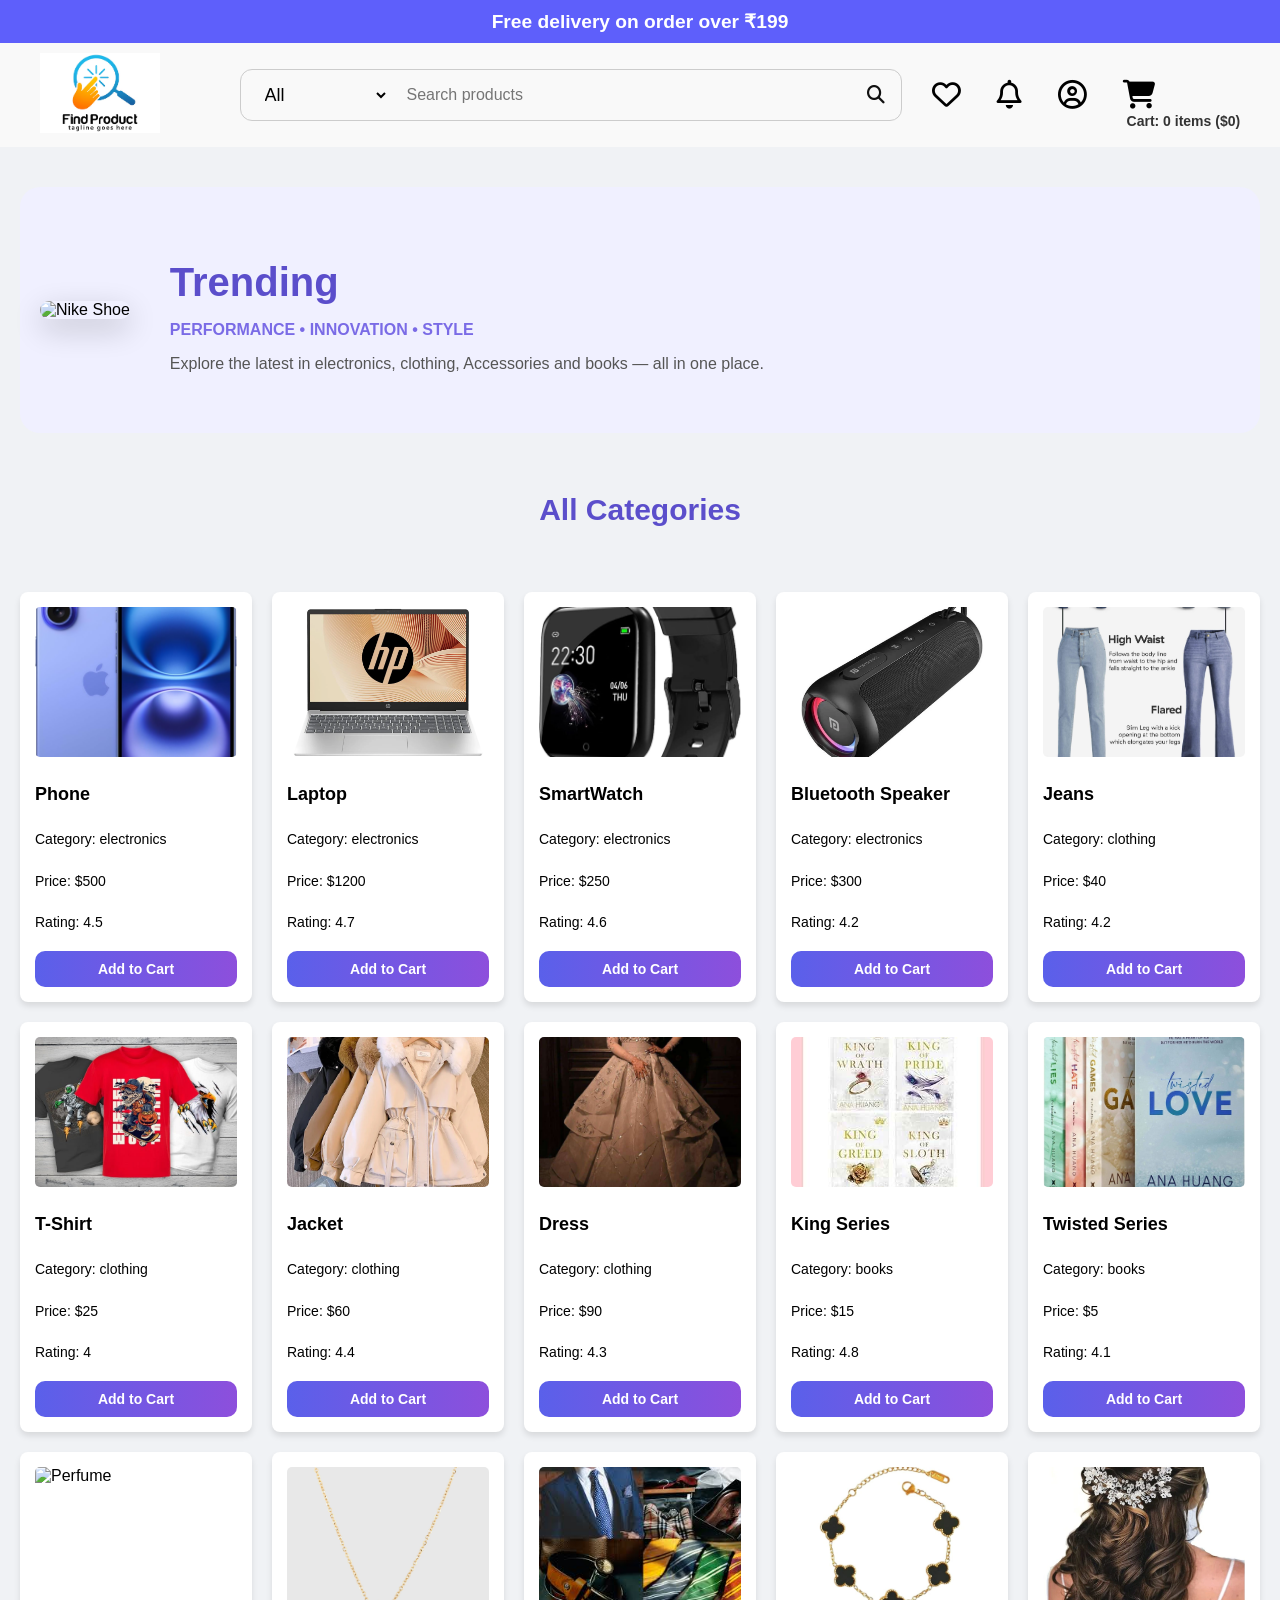
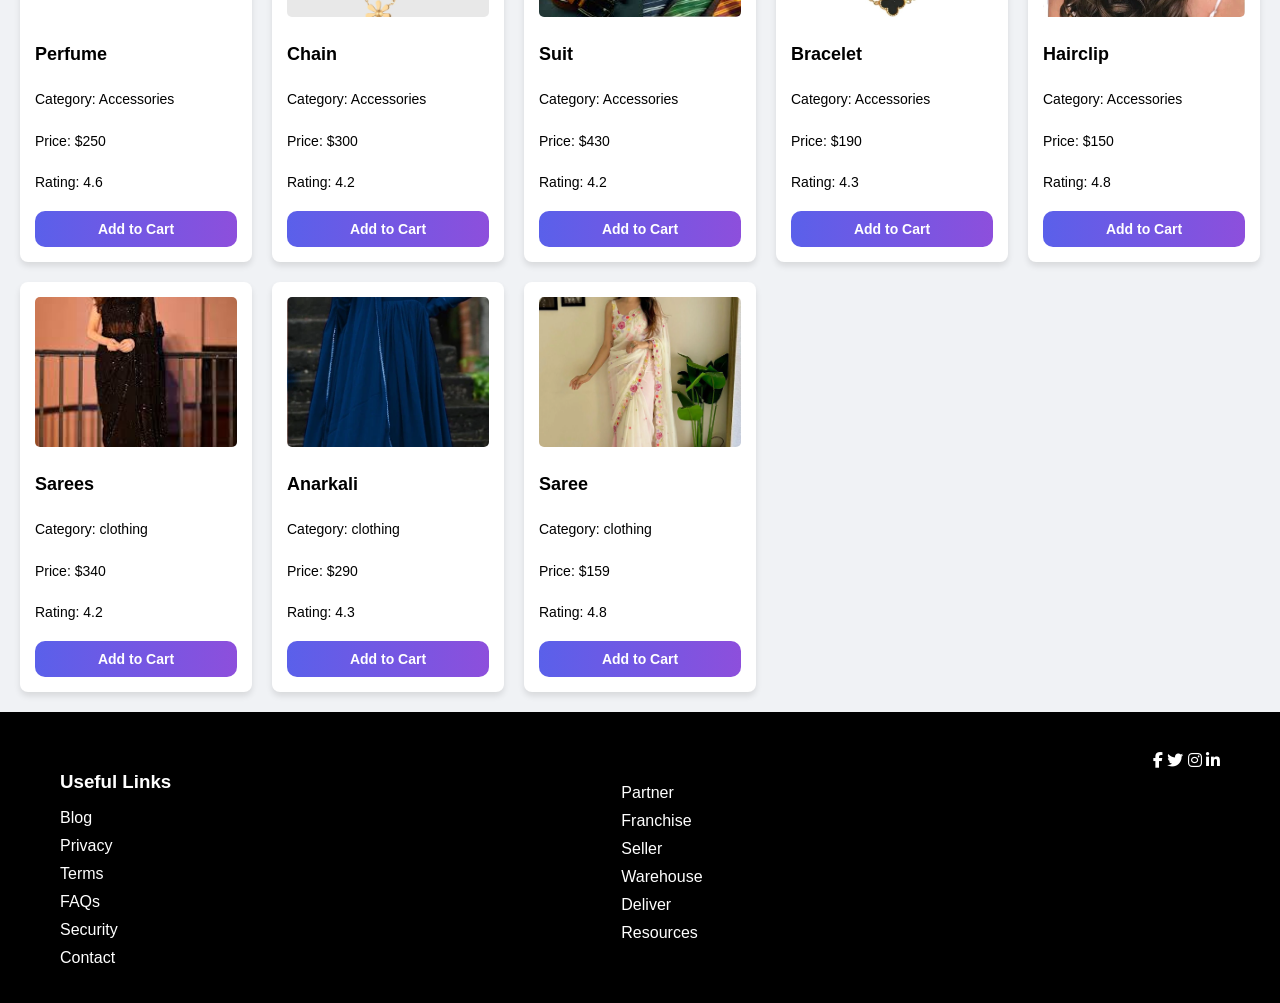
==== index.html @ c6fc650f "debugged the code" ====
<!DOCTYPE html>
<html lang="en">
<head>
  <meta charset="UTF-8" />
  <meta name="viewport" content="width=device-width, initial-scale=1.0"/>
  <title>Product Filter Page</title>
  <link rel="stylesheet" href="https://cdnjs.cloudflare.com/ajax/libs/font-awesome/6.4.0/css/all.min.css">
  <style>
    body {
      font-family: Arial, sans-serif;
      margin: 0;
      background-color: #f0f2f5;
    }

    .heading1 {
      background-color: rgba(0, 0, 255, 0.608);
      text-align: center;
      font-size: larger;
      color: #fff;
      font-weight: 700;
      padding: 10px 0;
    }
    .navmenu{
      display: flex;
    flex-direction: row;
    justify-content: center;
    gap: 1.5rem;
    align-items: center;
    }
    nav.links {
      display: flex;
      justify-content: space-around;
      align-items: center;
      background-color: #f9f9f9;
      flex-wrap: wrap;
      padding: 10px 0;
      /* position: sticky;
      top: 0; */
      /* z-index: 1000; */
    }

    .navlogo img {
      height: 80px;
      width: 120px;
      object-fit: cover;
    }

    .nav-link:hover,
    .nav-link.active {
      background-color: #007bff;
      color: white;
    }

    .searchbar {
      display: flex;
      align-items: center;
      gap: 8px;
      border: 1px solid #ccc;
      padding: 6px 10px;
      border-radius: 12px;
      width: 50vw;
      max-width: 100%;
    }

    .searchbar select,
    .searchbar input,
    .searchbar button {
      border: none;
      outline: none;
      background: transparent;
    }

    .searchbar select {
      padding: 0 10px;
      font-size: large;
    }

    .searchbar input {
      flex: 1;
      padding: 10px;
      font-size: 16px;
    }

    .searchbar button {
      font-size: 18px;
      cursor: pointer;
    }

    .searchbar button i {
      color: #111;
    }

    .icons, .sign-icon, .cart-icon, .notify-icon {
      background: none;
      border: none;
      cursor: pointer;
      font-size: 1.8rem;
    }

    .cart-icon {
      padding-top: 18px;
    }

    .cart-summary {
      font-size: 14px;
      margin-left: 10px;
      color: #333;
      font-weight: bold;
    }

    .hero-section {
      background: #f0f0ff;
      padding: 40px 20px;
      border-radius: 20px;
      margin: 40px auto;
      max-width: 1200px;
    }

    .hero-container {
      display: flex;
      flex-wrap: wrap;
      align-items: center;
      gap: 40px;
    }

    .hero-image img {
      max-width: 100%;
      border-radius: 20px;
      box-shadow: 0 10px 30px rgba(0, 0, 0, 0.2);
      width: 500px;
    }

    .hero-content {
      flex: 1;
      max-width: 600px;
    }

    .hero-content h1 {
      font-size: 40px;
      color: #5b4ecb;
      margin-bottom: 10px;
      font-weight: 800;
    }

    .hero-content .subtitle {
      font-size: 16px;
      color: #7a6be6;
      font-weight: 600;
      margin-bottom: 15px;
    }

    .hero-content .description {
      color: #555;
      font-size: 16px;
      margin-bottom: 20px;
    }

    h2#sectionHeading {
      padding: 20px;
      text-align: center;
      color: #5b4ecb;
      font-size: 30px;
      font-weight: 800;
    }

    .products {
      padding: 20px;
      display: grid;
      grid-template-columns: repeat(auto-fill, minmax(220px, 1fr));
      gap: 20px;
    }

    .card {
      background: #fff;
      padding: 15px;
      border-radius: 8px;
      box-shadow: 0 4px 6px rgba(0,0,0,0.1);
      display: flex;
      flex-direction: column;
      justify-content: space-between;
      height: 380px;
    }

    .product-img {
      width: 100%;
      height: 150px;
      object-fit: cover;
      border-radius: 5px;
      margin-bottom: 10px;
    }

    .card h3 {
      font-size: 18px;
      margin: 0 0 5px;
    }

    .card p {
      font-size: 14px;
      margin: 4px 0;
    }

    .cart-drawer {
      position: fixed;
      top: 0;
      right: -100%;
      width: 320px;
      height: 100%;
      background: white;
      box-shadow: -3px 0 8px rgba(0,0,0,0.2);
      z-index: 200;
      transition: right 0.3s ease;
      overflow-y: auto;
    }

    .cart-drawer.open {
      right: 0;
    }

    .cart-drawer-content {
      padding: 20px;
    }

    .close-cart {
      position: absolute;
      top: 10px;
      right: 15px;
      font-size: 24px;
      cursor: pointer;
    }

    #cartItems {
      margin-top: 20px;
    }

    .cart-item {
      border-bottom: 1px solid #ccc;
      padding: 10px 0;
    }

    .cart-item h4 {
      margin: 0 0 4px;
    }

    .cart-total {
      margin-top: 20px;
      font-weight: bold;
      font-size: 18px;
    }

    .btn {
      padding: 10px 20px;
      font-weight: bold;
      font-size: 14px;
      border-radius: 10px;
      border: none;
      cursor: pointer;
      transition: 0.3s ease;
    }

    .btn.primary {
      background: linear-gradient(90deg, #5a60ea, #8d4fdc);
      color: white;
    }

    .btn.primary:hover {
      opacity: 0.9;
    }

    .btn.added {
      background-color: #28a745;
      color: white;
      cursor: not-allowed;
    }

    .signup {
      position: relative;
    }

    .sign-menu {
      display: none;
      position: absolute;
      top: 50px;
      right: 0;
      background-color: white;
      box-shadow: 0 2px 8px rgba(0, 0, 0, 0.15);
      border-radius: 5px;
      overflow: hidden;
      z-index: 10;
      font-size: 14px;
      font-weight: 600;
    }

    .sign-menu div {
      padding: 10px 30px;
      cursor: pointer;
      display: flex;
      align-items: center;
      gap: 10px;
      white-space: nowrap;
    }

    .sign-menu div:hover {
      background-color: #f0f0f0;
    }

    .modal {
      display: none;
      position: fixed;
      z-index: 100;
      left: 0;
      top: 0;
      width: 100vw;
      height: 100vh;
      overflow: auto;
      background-color: rgba(0, 0, 0, 0.5);
    }

    .modal-content {
      background-color: white;
      margin: 10% auto;
      padding: 30px;
      border-radius: 8px;
      width: 300px;
      position: relative;
      box-shadow: 0 10px 25px rgba(0, 0, 0, 0.3);
    }

    .modal-content h2 {
      text-align: center;
      margin-bottom: 20px;
    }

    .modal-content input {
      width: 100%;
      padding: 10px;
      margin-bottom: 15px;
      border-radius: 5px;
      border: 1px solid #ccc;
    }

    .modal-content .btn {
      width: 100%;
    }

    .close {
      position: absolute;
      right: 15px;
      top: 10px;
      font-size: 20px;
      cursor: pointer;
    }

    .no-results {
      grid-column: 1 / -1;
      display: flex;
      justify-content: center;
      align-items: center;
      font-size: 22px;
      font-weight: bold;
      color: #555;
      height: 200px;
      text-align: center;
    }

    .footer {
      background-color: black;
      padding: 40px 60px 20px;
      color: white;
    }

    .footer .footer-top {
      display: flex;
      flex-wrap: wrap;
      justify-content: space-between;
      gap: 40px;
    }

    .footer-column h3 {
      margin-bottom: 15px;
    }

    .footer-column ul {
      list-style: none;
      padding: 0;
    }

    .footer-column ul li {
      margin-bottom: 10px;
      cursor: pointer;
    }

    .footer-column ul li:hover {
      text-decoration: underline;
    }

    .footer-bottom {
      display: flex;
      flex-wrap: wrap;
      justify-content: space-between;
      align-items: center;
      margin-top: 30px;
      padding-top: 20px;
      border-top: 1px solid #ccc;
    }

    .footer-bottom .social-icons i {
      font-size: 22px;
      margin: 0 10px;
      color: #ccc;
      transition: 0.3s;
    }

    .footer-bottom .social-icons i:hover {
      color: #0073e6;
    }

    .footer-bottom p {
      margin: 10px 0;
      font-size: 14px;
      color: #777;
    }

    .hamburger {
      display: none;
      font-size: 24px;
      background: none;
      border: none;
      cursor: pointer;
    }
    img[loading="lazy"] {
  opacity: 0;
  transition: opacity 0.6s ease-in-out;
  }

    img.fade-in {
      opacity: 1;
    }


    @media (max-width: 660px) and (min-width:200px) {
      .navmenu {
        display: none;
        flex-direction: column;
        flex-wrap: wrap;
        gap: 10px;
        width: 100%;
        margin-top: 10px;
      }

      .navmenu.open {
        display: flex;
      }

      .hamburger {
        display: block;
        /* position: absolute; */
        right: 20px;
        top: 20px;
      }

      .searchbar {
        width: 100%;
        box-sizing: border-box;
        padding: 5px;
      }
      .hero-container {
        flex-direction: column;
        text-align: center;
      }

      .footer .footer-top,
      .footer-bottom {
        flex-direction: column;
        align-items: flex-start;
        gap: 15px;
      }

      .products {
        grid-template-columns: repeat(auto-fill, minmax(160px, 1fr));
      }
    }

  </style>
</head>
<body>
  <div class="heading1">Free delivery on order over ₹199</div>
  <nav class="links">
    <div class="navlogo">
      <img src="images/img1.avif" alt="logo">
    </div>
    <button class="hamburger" onclick="document.querySelector('.navmenu').classList.toggle('open')">
      <i class="fa fa-bars"></i>
    </button>
    <div class="navmenu">
      <div class="search-wrapper">
        <div class="searchbar">
          <select id="categorySelect" onchange="searchProducts()">
            <option value="all">All</option>
            <option value="electronics">Electronics</option>
            <option value="clothing">Clothing</option>
            <option value="books">Books</option>
            <option value="Accessories">Accessories</option>
          </select>
          <input type="text" id="searchInput" placeholder="Search products" oninput="searchProducts()">
          <button onclick="searchProducts()"><i class="fa-solid fa-magnifying-glass"></i></button>
        </div>
      </div>
      <div class="favs"><button class="icons"><i class="fa-regular fa-heart"></i></button></div>
      <div class="notify"><button class="notify-icon"><i class="fa-regular fa-bell"></i></button></div>
      <div class="signup">
        <button onclick="toggleSignMenu()" class="sign-icon"><i class="fa-regular fa-circle-user"></i></button>
        <div id="signMenu" class="sign-menu">
          <div onclick="signIn()"><i class="fa-solid fa-right-to-bracket"></i>Sign In</div>
          <div onclick="signOut()"><i class="fa-solid fa-right-to-bracket"></i>Sign Out</div>
        </div>
      </div>
      <div class="cart">
        <button class="cart-icon" onclick="toggleCartDrawer()"><i class="fa-solid fa-cart-shopping"></i></button>
        <div class="cart-summary" id="cartSummary">Cart: 0 items ($0)</div>
      </div>
    </div>
  </nav>

  <div id="cartDrawer" class="cart-drawer">
    <div class="cart-drawer-content">
      <span class="close-cart" onclick="toggleCartDrawer()">&times;</span>
      <h2>Cart</h2>
      <div id="cartItems"></div>
      <div class="cart-total" id="cartTotal"></div>
      <button class="btn primary" onclick="buyNow()">Buy Now</button>
    </div>
  </div>

  <section class="hero-section">
    <div class="hero-container">
      <div class="hero-image">
        <img src="images/jessica-weiller-So4eFi-d1nc-unsplash.jpg" alt="Nike Shoe">
      </div>
      <div class="hero-content">
        <h1>Trending</h1>
        <p class="subtitle">PERFORMANCE • INNOVATION • STYLE</p>
        <p class="description">Explore the latest in electronics, clothing, Accessories and books — all in one place.</p>
      </div>
    </div>
  </section>

  <h2 id="sectionHeading">All Categories</h2>
  <main class="products" id="productList"></main>

  <!-- Login Modal -->
  <div id="loginModal" class="modal">
    <div class="modal-content">
      <span class="close" onclick="closeLoginModal()">&times;</span>
      <h2>Login</h2>
      <form onsubmit="handleLogin(event)">
        <input type="text" placeholder="Username" required />
        <input type="password" placeholder="Password" required />
        <button type="submit" class="btn primary">Login</button>
      </form>
    </div>
  </div>

  <footer class="footer">
    <div class="footer-top">
      <div class="footer-column">
        <h3>Useful Links</h3>
        <ul>
          <li>Blog</li>
          <li>Privacy</li>
          <li>Terms</li>
          <li>FAQs</li>
          <li>Security</li>
          <li>Contact</li>
        </ul>
      </div>
      <div class="footer-column">
        <ul style="margin-top: 32px;">
          <li>Partner</li>
          <li>Franchise</li>
          <li>Seller</li>
          <li>Warehouse</li>
          <li>Deliver</li>
          <li>Resources</li>
        </ul>
      </div>
      <div class="social-icons">
        <i class="fab fa-facebook-f"></i>
        <i class="fab fa-twitter"></i>
        <i class="fab fa-instagram"></i>
        <i class="fab fa-linkedin-in"></i>
      </div>
    </div>
  </footer>

  <script>
    const products = [
      { name: "Phone", category: "electronics", price: 500, rating: 4.5, image: "images/phone.jpg" },
      { name: "Laptop", category: "electronics", price: 1200, rating: 4.7, image: "images/laptop.webp" },
      { name: "SmartWatch", category: "electronics", price: 250, rating: 4.6, image: "images/Smartwatch.jpg" },
      { name: "Bluetooth Speaker", category: "electronics", price: 300, rating: 4.2, image: "images/bluetooth Speaker.webp" },
      { name: "Jeans", category: "clothing", price: 40, rating: 4.2, image: "images/jeans.jpg" },
      { name: "T-Shirt", category: "clothing", price: 25, rating: 4.0, image: "images/t-shirt.jpg" },
      { name: "Jacket", category: "clothing", price: 60, rating: 4.4, image: "images/jackect.webp" },
      { name: "Dress", category: "clothing", price: 90, rating: 4.3, image: "images/dress.jpeg" },
      { name: "King Series", category: "books", price: 15, rating: 4.8, image: "images/novel.jpg" },
      { name: "Twisted Series", category: "books", price: 5, rating: 4.1, image: "images/novel2.jpg" },
      { name: "Perfume", category: "Accessories", price: 250, rating: 4.6, image: "images/jessica-weiller-So4eFi-d1nc-unsplash.jpg" },
      { name: "Chain", category: "Accessories", price: 300, rating: 4.2, image: "images/chain.webp" },
      { name: "Suit", category: "Accessories", price: 430, rating: 4.2, image: "images/suit.jpeg" },
      { name: "Bracelet", category: "Accessories", price: 190, rating: 4.3, image: "images/bracelet.jpg" },
      { name: "Hairclip", category: "Accessories", price: 150, rating: 4.8, image: "images/hairclip.webp" },
      { name: "Sarees", category: "clothing", price: 340, rating: 4.2, image: "images/saree.jpeg" },
      { name: "Anarkali", category: "clothing", price: 290, rating: 4.3, image: "images/anarkali.webp" },
      { name: "Saree", category: "clothing", price: 159, rating: 4.8, image: "images/saree1.jpeg" },
    ];

    let cart = [];

    function toggleCart(name) {
      const index = cart.findIndex(item => item.name === name);
      const product = products.find(p => p.name === name);

      if (index === -1 && product) {
        cart.push(product);
      } else if (index !== -1) {
        cart.splice(index, 1);
      }

      updateCartSummary();
      renderProducts(getCurrentFilteredProducts());
    }

    function updateCartSummary() {
      const totalItems = cart.length;
      const totalPrice = cart.reduce((sum, item) => sum + item.price, 0);
      document.getElementById("cartSummary").textContent = `Cart: ${totalItems} items ($${totalPrice})`;
    }

    function isInCart(productName) {
      return cart.some(item => item.name === productName);
    }

    function renderProducts(list) {
      const container = document.getElementById("productList");
      container.innerHTML = "";

      if (list.length === 0) {
        container.innerHTML = `<div class="no-results"><i class="fa-solid fa-magnifying-glass-location"></i> Item not found</div>`;
        return;
      }

      list.forEach(p => {
        const inCart = isInCart(p.name);
        const buttonText = inCart ? "Remove from Cart" : "Add to Cart";
        const buttonClass = inCart ? "btn added" : "btn primary";

        const card = document.createElement("div");
        card.className = "card";
        card.innerHTML = `
          <img src="${p.image}" alt="${p.name}" class="product-img">
          <h3>${p.name}</h3>
          <p>Category: ${p.category}</p>
          <p>Price: $${p.price}</p>
          <p>Rating: ${p.rating}</p>
          <button class="${buttonClass}" onclick="toggleCart('${p.name}')">${buttonText}</button>
        `;
        container.appendChild(card);
      });
    }

    function getCurrentFilteredProducts() {
      const query = document.getElementById("searchInput").value.toLowerCase();
      const category = document.getElementById("categorySelect").value;

      return products.filter(product => {
        const matchName = product.name.toLowerCase().includes(query);
        const matchCategory = category === "all" || product.category === category;
        return matchName && matchCategory;
      });
    }

    function searchProducts() {
      const category = document.getElementById("categorySelect").value;
      const title = category === "all" ? "All Products" : `Results in ${capitalize(category)}`;
      document.getElementById("sectionHeading").textContent = title;

      renderProducts(getCurrentFilteredProducts());
    }

    function capitalize(str) {
      return str.charAt(0).toUpperCase() + str.slice(1);
    }

    function toggleSignMenu() {
      const menu = document.getElementById("signMenu");
      menu.style.display = menu.style.display === "block" ? "none" : "block";
    }

    function signIn() {
      document.getElementById("signMenu").style.display = "none";
      document.getElementById("loginModal").style.display = "block";
    }

    function closeLoginModal() {
      document.getElementById("loginModal").style.display = "none";
    }

    function handleLogin(event) {
      event.preventDefault();
      alert("Logged in successfully!");
      closeLoginModal();
    }

    function signOut() {
      alert("Signed out.");
      document.getElementById("signMenu").style.display = "none";
    }

    function toggleCartDrawer() {
      const drawer = document.getElementById("cartDrawer");
      drawer.classList.toggle("open");
      renderCartItems();
    }

    function renderCartItems() {
      const itemsContainer = document.getElementById("cartItems");
      const totalContainer = document.getElementById("cartTotal");
      itemsContainer.innerHTML = "";

      if (cart.length === 0) {
        itemsContainer.innerHTML = "<p>Your cart is empty.</p>";
        totalContainer.textContent = "";
        return;
      }

      let total = 0;
      cart.forEach(item => {
        total += item.price;
        const div = document.createElement("div");
        div.className = "cart-item";
        div.innerHTML = `
        <div style="display: flex; align-items: center; gap: 10px;">
        <img src="${item.image}" alt="${item.name}" style="width: 60px; height: 60px; object-fit: cover; border-radius: 6px;">
        <div>
        
          <h4>${item.name}</h4>
          <p>Price: $${item.price}</p>
        `;
        itemsContainer.appendChild(div);
      });

      totalContainer.textContent = `Total: $${total.toFixed(2)}`;
    }

    function buyNow() {
  if (cart.length === 0) {
    alert("Your cart is empty!");
    return;
  }

  const total = cart.reduce((sum, item) => sum + item.price, 0);
  alert(`Total amount: $${total.toFixed(2)}\nReady for payment.`);

  const buyButton = document.querySelector(".cart-drawer .btn.primary");
  buyButton.textContent = "Order Placed";
  buyButton.disabled = true;
  buyButton.classList.remove("primary");
  buyButton.classList.add("added");

  // Optional: Clear cart
  cart = [];
  updateCartSummary();
  renderProducts(getCurrentFilteredProducts());
  renderCartItems();

  // Reset button after 5 seconds
  setTimeout(() => {
    buyButton.textContent = "Buy Now";
    buyButton.disabled = false;
    buyButton.classList.add("primary");
    buyButton.classList.remove("added");
  }, 5000);
}


    window.addEventListener("click", function (e) {
      if (!e.target.closest(".signup")) {
        document.getElementById("signMenu").style.display = "none";
      }
      if (e.target.id === "loginModal") {
        closeLoginModal();
      }
    });

    renderProducts(products);
  </script>
</body>
</html>
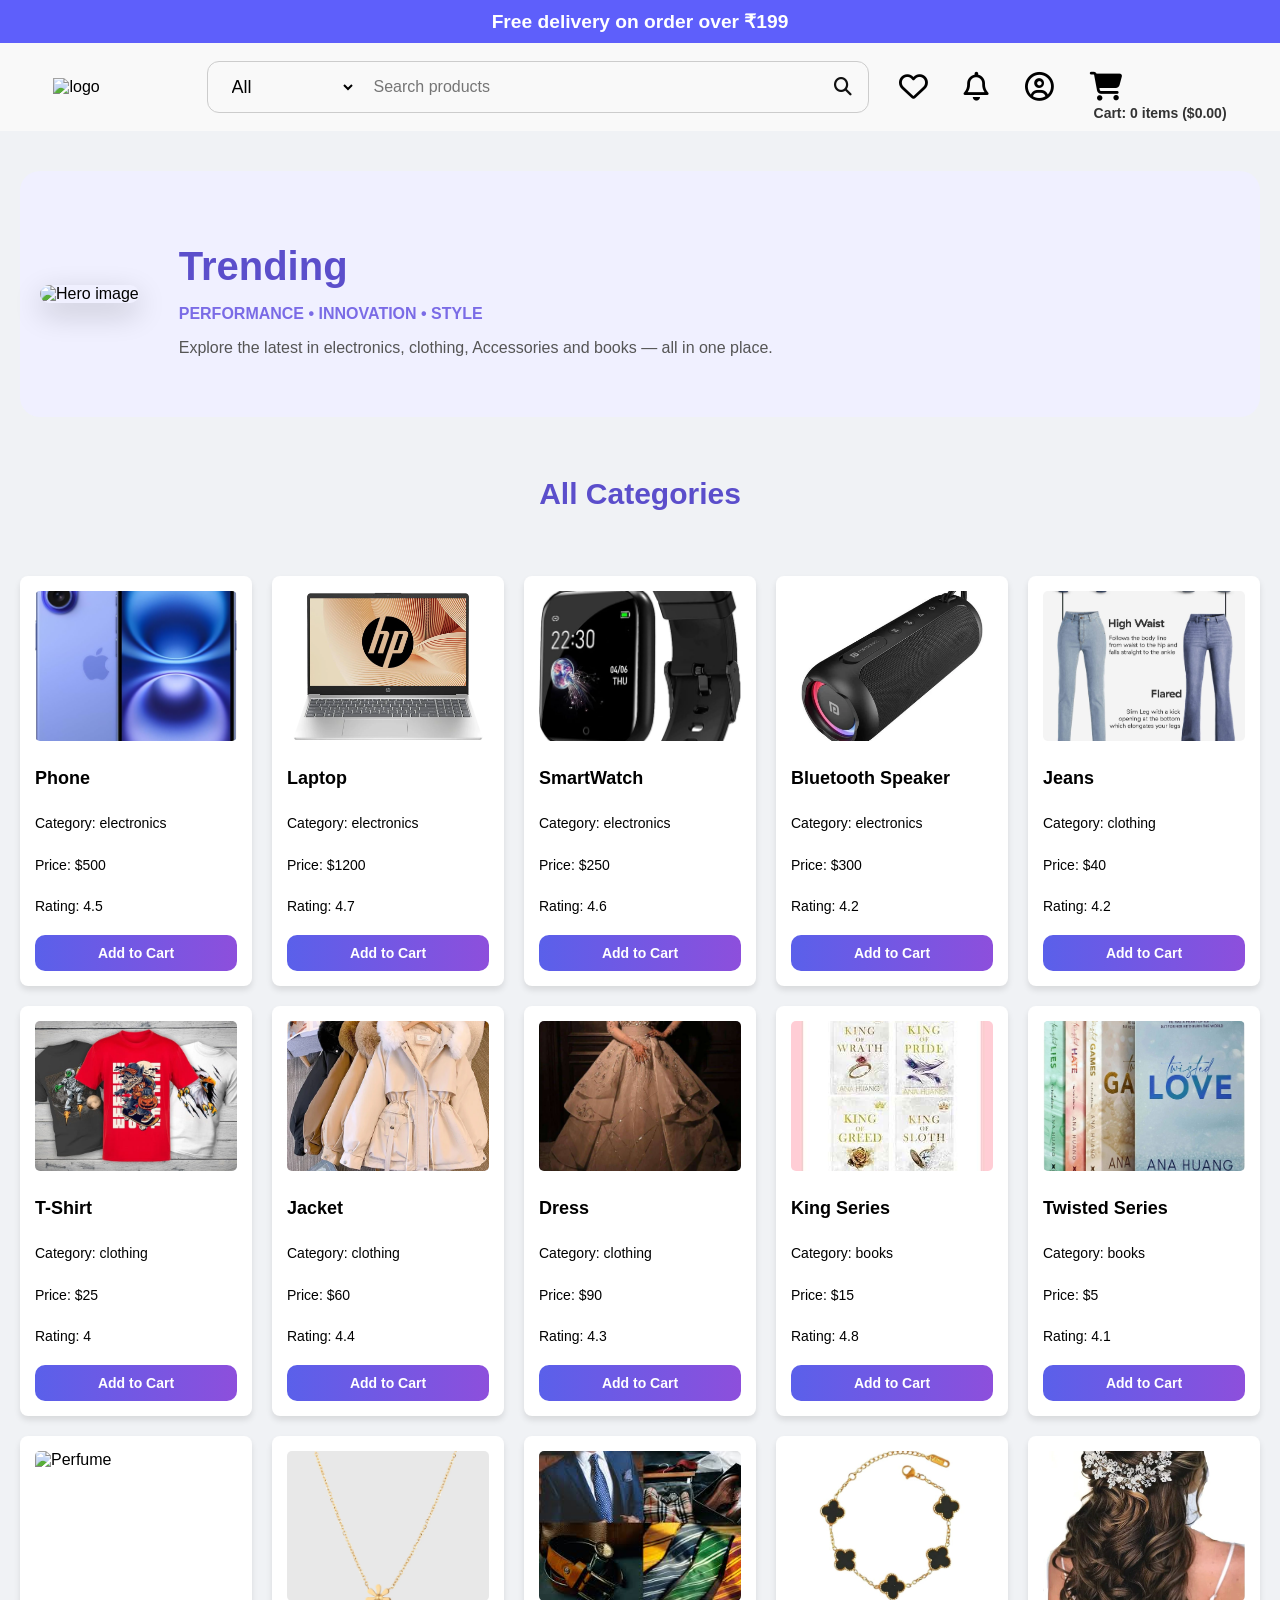
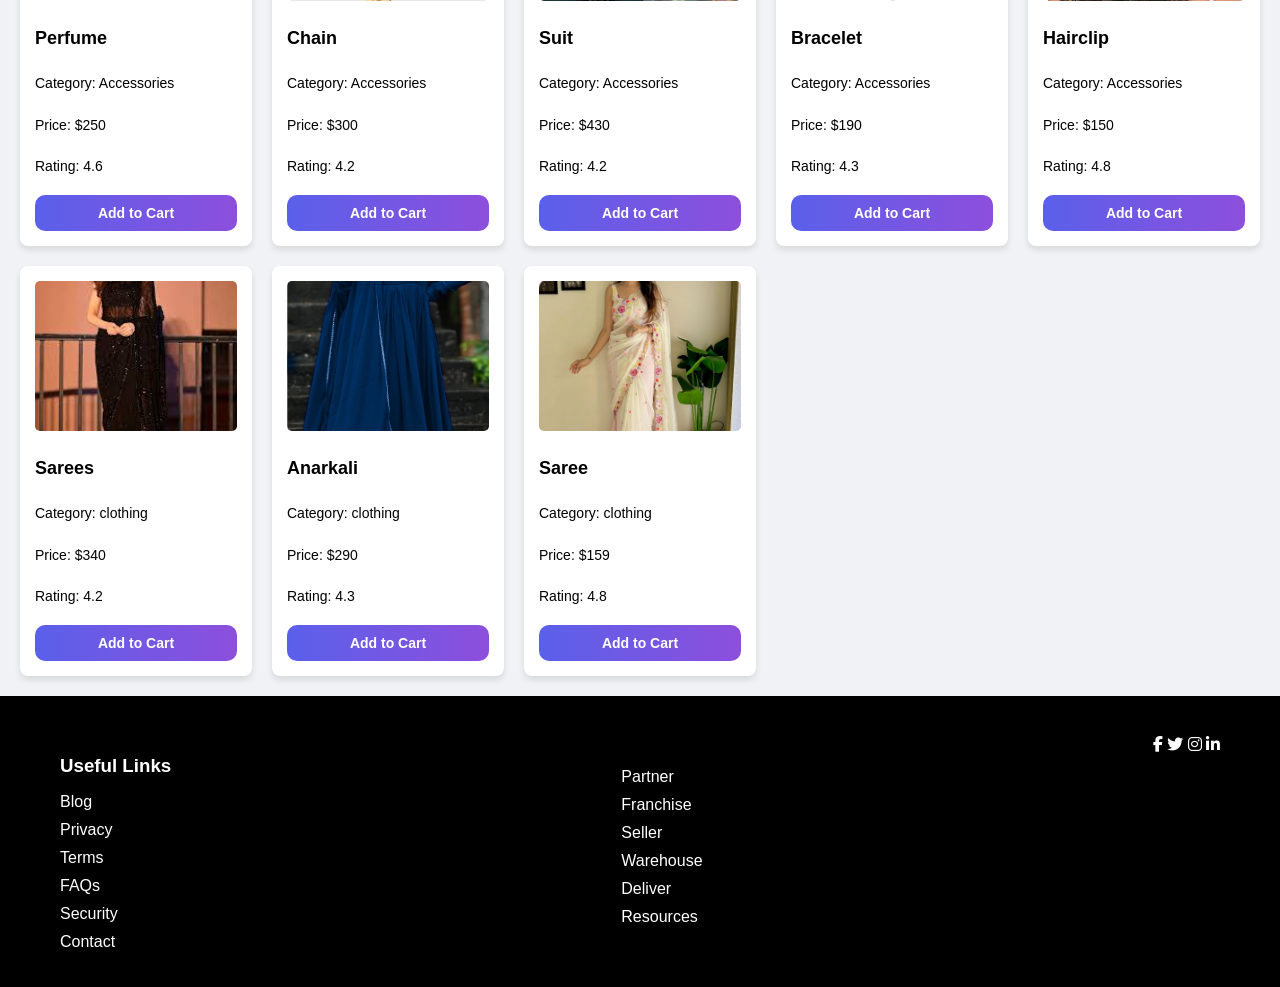
==== commit 6ffa1b5e: "changes made" ====
--- a/index.html
+++ b/index.html
@@ -1,798 +1,1038 @@
-<!DOCTYPE html>
-<html lang="en">
-<head>
-  <meta charset="UTF-8" />
-  <meta name="viewport" content="width=device-width, initial-scale=1.0"/>
-  <title>Product Filter Page</title>
-  <link rel="stylesheet" href="https://cdnjs.cloudflare.com/ajax/libs/font-awesome/6.4.0/css/all.min.css">
-  <style>
-    body {
-      font-family: Arial, sans-serif;
-      margin: 0;
-      background-color: #f0f2f5;
-    }
-
-    .heading1 {
-      background-color: rgba(0, 0, 255, 0.608);
-      text-align: center;
-      font-size: larger;
-      color: #fff;
-      font-weight: 700;
-      padding: 10px 0;
-    }
-    .navmenu{
-      display: flex;
-    flex-direction: row;
-    justify-content: center;
-    gap: 1.5rem;
-    align-items: center;
-    }
-    nav.links {
-      display: flex;
-      justify-content: space-around;
-      align-items: center;
-      background-color: #f9f9f9;
-      flex-wrap: wrap;
-      padding: 10px 0;
-      /* position: sticky;
-      top: 0; */
-      /* z-index: 1000; */
-    }
-
-    .navlogo img {
-      height: 80px;
-      width: 120px;
-      object-fit: cover;
-    }
-
-    .nav-link:hover,
-    .nav-link.active {
-      background-color: #007bff;
-      color: white;
-    }
-
-    .searchbar {
-      display: flex;
-      align-items: center;
-      gap: 8px;
-      border: 1px solid #ccc;
-      padding: 6px 10px;
-      border-radius: 12px;
-      width: 50vw;
-      max-width: 100%;
-    }
-
-    .searchbar select,
-    .searchbar input,
-    .searchbar button {
-      border: none;
-      outline: none;
-      background: transparent;
-    }
-
-    .searchbar select {
-      padding: 0 10px;
-      font-size: large;
-    }
-
-    .searchbar input {
-      flex: 1;
-      padding: 10px;
-      font-size: 16px;
-    }
-
-    .searchbar button {
-      font-size: 18px;
-      cursor: pointer;
-    }
-
-    .searchbar button i {
-      color: #111;
-    }
-
-    .icons, .sign-icon, .cart-icon, .notify-icon {
-      background: none;
-      border: none;
-      cursor: pointer;
-      font-size: 1.8rem;
-    }
-
-    .cart-icon {
-      padding-top: 18px;
-    }
-
-    .cart-summary {
-      font-size: 14px;
-      margin-left: 10px;
-      color: #333;
-      font-weight: bold;
-    }
-
-    .hero-section {
-      background: #f0f0ff;
-      padding: 40px 20px;
-      border-radius: 20px;
-      margin: 40px auto;
-      max-width: 1200px;
-    }
-
-    .hero-container {
-      display: flex;
-      flex-wrap: wrap;
-      align-items: center;
-      gap: 40px;
-    }
-
-    .hero-image img {
-      max-width: 100%;
-      border-radius: 20px;
-      box-shadow: 0 10px 30px rgba(0, 0, 0, 0.2);
-      width: 500px;
-    }
-
-    .hero-content {
-      flex: 1;
-      max-width: 600px;
-    }
-
-    .hero-content h1 {
-      font-size: 40px;
-      color: #5b4ecb;
-      margin-bottom: 10px;
-      font-weight: 800;
-    }
-
-    .hero-content .subtitle {
-      font-size: 16px;
-      color: #7a6be6;
-      font-weight: 600;
-      margin-bottom: 15px;
-    }
-
-    .hero-content .description {
-      color: #555;
-      font-size: 16px;
-      margin-bottom: 20px;
-    }
-
-    h2#sectionHeading {
-      padding: 20px;
-      text-align: center;
-      color: #5b4ecb;
-      font-size: 30px;
-      font-weight: 800;
-    }
-
-    .products {
-      padding: 20px;
-      display: grid;
-      grid-template-columns: repeat(auto-fill, minmax(220px, 1fr));
-      gap: 20px;
-    }
-
-    .card {
-      background: #fff;
-      padding: 15px;
-      border-radius: 8px;
-      box-shadow: 0 4px 6px rgba(0,0,0,0.1);
-      display: flex;
-      flex-direction: column;
-      justify-content: space-between;
-      height: 380px;
-    }
-
-    .product-img {
-      width: 100%;
-      height: 150px;
-      object-fit: cover;
-      border-radius: 5px;
-      margin-bottom: 10px;
-    }
-
-    .card h3 {
-      font-size: 18px;
-      margin: 0 0 5px;
-    }
-
-    .card p {
-      font-size: 14px;
-      margin: 4px 0;
-    }
-
-    .cart-drawer {
-      position: fixed;
-      top: 0;
-      right: -100%;
-      width: 320px;
-      height: 100%;
-      background: white;
-      box-shadow: -3px 0 8px rgba(0,0,0,0.2);
-      z-index: 200;
-      transition: right 0.3s ease;
-      overflow-y: auto;
-    }
-
-    .cart-drawer.open {
-      right: 0;
-    }
-
-    .cart-drawer-content {
-      padding: 20px;
-    }
-
-    .close-cart {
-      position: absolute;
-      top: 10px;
-      right: 15px;
-      font-size: 24px;
-      cursor: pointer;
-    }
-
-    #cartItems {
-      margin-top: 20px;
-    }
-
-    .cart-item {
-      border-bottom: 1px solid #ccc;
-      padding: 10px 0;
-    }
-
-    .cart-item h4 {
-      margin: 0 0 4px;
-    }
-
-    .cart-total {
-      margin-top: 20px;
-      font-weight: bold;
-      font-size: 18px;
-    }
-
-    .btn {
-      padding: 10px 20px;
-      font-weight: bold;
-      font-size: 14px;
-      border-radius: 10px;
-      border: none;
-      cursor: pointer;
-      transition: 0.3s ease;
-    }
-
-    .btn.primary {
-      background: linear-gradient(90deg, #5a60ea, #8d4fdc);
-      color: white;
-    }
-
-    .btn.primary:hover {
-      opacity: 0.9;
-    }
-
-    .btn.added {
-      background-color: #28a745;
-      color: white;
-      cursor: not-allowed;
-    }
-
-    .signup {
-      position: relative;
-    }
-
-    .sign-menu {
-      display: none;
-      position: absolute;
-      top: 50px;
-      right: 0;
-      background-color: white;
-      box-shadow: 0 2px 8px rgba(0, 0, 0, 0.15);
-      border-radius: 5px;
-      overflow: hidden;
-      z-index: 10;
-      font-size: 14px;
-      font-weight: 600;
-    }
-
-    .sign-menu div {
-      padding: 10px 30px;
-      cursor: pointer;
-      display: flex;
-      align-items: center;
-      gap: 10px;
-      white-space: nowrap;
-    }
-
-    .sign-menu div:hover {
-      background-color: #f0f0f0;
-    }
-
-    .modal {
-      display: none;
-      position: fixed;
-      z-index: 100;
-      left: 0;
-      top: 0;
-      width: 100vw;
-      height: 100vh;
-      overflow: auto;
-      background-color: rgba(0, 0, 0, 0.5);
-    }
-
-    .modal-content {
-      background-color: white;
-      margin: 10% auto;
-      padding: 30px;
-      border-radius: 8px;
-      width: 300px;
-      position: relative;
-      box-shadow: 0 10px 25px rgba(0, 0, 0, 0.3);
-    }
-
-    .modal-content h2 {
-      text-align: center;
-      margin-bottom: 20px;
-    }
-
-    .modal-content input {
-      width: 100%;
-      padding: 10px;
-      margin-bottom: 15px;
-      border-radius: 5px;
-      border: 1px solid #ccc;
-    }
-
-    .modal-content .btn {
-      width: 100%;
-    }
-
-    .close {
-      position: absolute;
-      right: 15px;
-      top: 10px;
-      font-size: 20px;
-      cursor: pointer;
-    }
-
-    .no-results {
-      grid-column: 1 / -1;
-      display: flex;
-      justify-content: center;
-      align-items: center;
-      font-size: 22px;
-      font-weight: bold;
-      color: #555;
-      height: 200px;
-      text-align: center;
-    }
-
-    .footer {
-      background-color: black;
-      padding: 40px 60px 20px;
-      color: white;
-    }
-
-    .footer .footer-top {
-      display: flex;
-      flex-wrap: wrap;
-      justify-content: space-between;
-      gap: 40px;
-    }
-
-    .footer-column h3 {
-      margin-bottom: 15px;
-    }
-
-    .footer-column ul {
-      list-style: none;
-      padding: 0;
-    }
-
-    .footer-column ul li {
-      margin-bottom: 10px;
-      cursor: pointer;
-    }
-
-    .footer-column ul li:hover {
-      text-decoration: underline;
-    }
-
-    .footer-bottom {
-      display: flex;
-      flex-wrap: wrap;
-      justify-content: space-between;
-      align-items: center;
-      margin-top: 30px;
-      padding-top: 20px;
-      border-top: 1px solid #ccc;
-    }
-
-    .footer-bottom .social-icons i {
-      font-size: 22px;
-      margin: 0 10px;
-      color: #ccc;
-      transition: 0.3s;
-    }
-
-    .footer-bottom .social-icons i:hover {
-      color: #0073e6;
-    }
-
-    .footer-bottom p {
-      margin: 10px 0;
-      font-size: 14px;
-      color: #777;
-    }
-
-    .hamburger {
-      display: none;
-      font-size: 24px;
-      background: none;
-      border: none;
-      cursor: pointer;
-    }
-    img[loading="lazy"] {
-  opacity: 0;
-  transition: opacity 0.6s ease-in-out;
-  }
-
-    img.fade-in {
-      opacity: 1;
-    }
-
-
-    @media (max-width: 660px) and (min-width:200px) {
-      .navmenu {
-        display: none;
-        flex-direction: column;
-        flex-wrap: wrap;
-        gap: 10px;
-        width: 100%;
-        margin-top: 10px;
-      }
-
-      .navmenu.open {
-        display: flex;
-      }
-
-      .hamburger {
-        display: block;
-        /* position: absolute; */
-        right: 20px;
-        top: 20px;
-      }
-
-      .searchbar {
-        width: 100%;
-        box-sizing: border-box;
-        padding: 5px;
-      }
-      .hero-container {
-        flex-direction: column;
-        text-align: center;
-      }
-
-      .footer .footer-top,
-      .footer-bottom {
-        flex-direction: column;
-        align-items: flex-start;
-        gap: 15px;
-      }
-
-      .products {
-        grid-template-columns: repeat(auto-fill, minmax(160px, 1fr));
-      }
-    }
-
-  </style>
-</head>
-<body>
-  <div class="heading1">Free delivery on order over ₹199</div>
-  <nav class="links">
-    <div class="navlogo">
-      <img src="images/img1.avif" alt="logo">
-    </div>
-    <button class="hamburger" onclick="document.querySelector('.navmenu').classList.toggle('open')">
-      <i class="fa fa-bars"></i>
-    </button>
-    <div class="navmenu">
-      <div class="search-wrapper">
-        <div class="searchbar">
-          <select id="categorySelect" onchange="searchProducts()">
-            <option value="all">All</option>
-            <option value="electronics">Electronics</option>
-            <option value="clothing">Clothing</option>
-            <option value="books">Books</option>
-            <option value="Accessories">Accessories</option>
-          </select>
-          <input type="text" id="searchInput" placeholder="Search products" oninput="searchProducts()">
-          <button onclick="searchProducts()"><i class="fa-solid fa-magnifying-glass"></i></button>
-        </div>
-      </div>
-      <div class="favs"><button class="icons"><i class="fa-regular fa-heart"></i></button></div>
-      <div class="notify"><button class="notify-icon"><i class="fa-regular fa-bell"></i></button></div>
-      <div class="signup">
-        <button onclick="toggleSignMenu()" class="sign-icon"><i class="fa-regular fa-circle-user"></i></button>
-        <div id="signMenu" class="sign-menu">
-          <div onclick="signIn()"><i class="fa-solid fa-right-to-bracket"></i>Sign In</div>
-          <div onclick="signOut()"><i class="fa-solid fa-right-to-bracket"></i>Sign Out</div>
-        </div>
-      </div>
-      <div class="cart">
-        <button class="cart-icon" onclick="toggleCartDrawer()"><i class="fa-solid fa-cart-shopping"></i></button>
-        <div class="cart-summary" id="cartSummary">Cart: 0 items ($0)</div>
-      </div>
-    </div>
-  </nav>
-
-  <div id="cartDrawer" class="cart-drawer">
-    <div class="cart-drawer-content">
-      <span class="close-cart" onclick="toggleCartDrawer()">&times;</span>
-      <h2>Cart</h2>
-      <div id="cartItems"></div>
-      <div class="cart-total" id="cartTotal"></div>
-      <button class="btn primary" onclick="buyNow()">Buy Now</button>
-    </div>
-  </div>
-
-  <section class="hero-section">
-    <div class="hero-container">
-      <div class="hero-image">
-        <img src="images/jessica-weiller-So4eFi-d1nc-unsplash.jpg" alt="Nike Shoe">
-      </div>
-      <div class="hero-content">
-        <h1>Trending</h1>
-        <p class="subtitle">PERFORMANCE • INNOVATION • STYLE</p>
-        <p class="description">Explore the latest in electronics, clothing, Accessories and books — all in one place.</p>
-      </div>
-    </div>
-  </section>
-
-  <h2 id="sectionHeading">All Categories</h2>
-  <main class="products" id="productList"></main>
-
-  <!-- Login Modal -->
-  <div id="loginModal" class="modal">
-    <div class="modal-content">
-      <span class="close" onclick="closeLoginModal()">&times;</span>
-      <h2>Login</h2>
-      <form onsubmit="handleLogin(event)">
-        <input type="text" placeholder="Username" required />
-        <input type="password" placeholder="Password" required />
-        <button type="submit" class="btn primary">Login</button>
-      </form>
-    </div>
-  </div>
-
-  <footer class="footer">
-    <div class="footer-top">
-      <div class="footer-column">
-        <h3>Useful Links</h3>
-        <ul>
-          <li>Blog</li>
-          <li>Privacy</li>
-          <li>Terms</li>
-          <li>FAQs</li>
-          <li>Security</li>
-          <li>Contact</li>
-        </ul>
-      </div>
-      <div class="footer-column">
-        <ul style="margin-top: 32px;">
-          <li>Partner</li>
-          <li>Franchise</li>
-          <li>Seller</li>
-          <li>Warehouse</li>
-          <li>Deliver</li>
-          <li>Resources</li>
-        </ul>
-      </div>
-      <div class="social-icons">
-        <i class="fab fa-facebook-f"></i>
-        <i class="fab fa-twitter"></i>
-        <i class="fab fa-instagram"></i>
-        <i class="fab fa-linkedin-in"></i>
-      </div>
-    </div>
-  </footer>
-
-  <script>
-    const products = [
-      { name: "Phone", category: "electronics", price: 500, rating: 4.5, image: "images/phone.jpg" },
-      { name: "Laptop", category: "electronics", price: 1200, rating: 4.7, image: "images/laptop.webp" },
-      { name: "SmartWatch", category: "electronics", price: 250, rating: 4.6, image: "images/Smartwatch.jpg" },
-      { name: "Bluetooth Speaker", category: "electronics", price: 300, rating: 4.2, image: "images/bluetooth Speaker.webp" },
-      { name: "Jeans", category: "clothing", price: 40, rating: 4.2, image: "images/jeans.jpg" },
-      { name: "T-Shirt", category: "clothing", price: 25, rating: 4.0, image: "images/t-shirt.jpg" },
-      { name: "Jacket", category: "clothing", price: 60, rating: 4.4, image: "images/jackect.webp" },
-      { name: "Dress", category: "clothing", price: 90, rating: 4.3, image: "images/dress.jpeg" },
-      { name: "King Series", category: "books", price: 15, rating: 4.8, image: "images/novel.jpg" },
-      { name: "Twisted Series", category: "books", price: 5, rating: 4.1, image: "images/novel2.jpg" },
-      { name: "Perfume", category: "Accessories", price: 250, rating: 4.6, image: "images/jessica-weiller-So4eFi-d1nc-unsplash.jpg" },
-      { name: "Chain", category: "Accessories", price: 300, rating: 4.2, image: "images/chain.webp" },
-      { name: "Suit", category: "Accessories", price: 430, rating: 4.2, image: "images/suit.jpeg" },
-      { name: "Bracelet", category: "Accessories", price: 190, rating: 4.3, image: "images/bracelet.jpg" },
-      { name: "Hairclip", category: "Accessories", price: 150, rating: 4.8, image: "images/hairclip.webp" },
-      { name: "Sarees", category: "clothing", price: 340, rating: 4.2, image: "images/saree.jpeg" },
-      { name: "Anarkali", category: "clothing", price: 290, rating: 4.3, image: "images/anarkali.webp" },
-      { name: "Saree", category: "clothing", price: 159, rating: 4.8, image: "images/saree1.jpeg" },
-    ];
-
-    let cart = [];
-
-    function toggleCart(name) {
-      const index = cart.findIndex(item => item.name === name);
-      const product = products.find(p => p.name === name);
-
-      if (index === -1 && product) {
-        cart.push(product);
-      } else if (index !== -1) {
-        cart.splice(index, 1);
-      }
-
-      updateCartSummary();
-      renderProducts(getCurrentFilteredProducts());
-    }
-
-    function updateCartSummary() {
-      const totalItems = cart.length;
-      const totalPrice = cart.reduce((sum, item) => sum + item.price, 0);
-      document.getElementById("cartSummary").textContent = `Cart: ${totalItems} items ($${totalPrice})`;
-    }
-
-    function isInCart(productName) {
-      return cart.some(item => item.name === productName);
-    }
-
-    function renderProducts(list) {
-      const container = document.getElementById("productList");
-      container.innerHTML = "";
-
-      if (list.length === 0) {
-        container.innerHTML = `<div class="no-results"><i class="fa-solid fa-magnifying-glass-location"></i> Item not found</div>`;
-        return;
-      }
-
-      list.forEach(p => {
-        const inCart = isInCart(p.name);
-        const buttonText = inCart ? "Remove from Cart" : "Add to Cart";
-        const buttonClass = inCart ? "btn added" : "btn primary";
-
-        const card = document.createElement("div");
-        card.className = "card";
-        card.innerHTML = `
-          <img src="${p.image}" alt="${p.name}" class="product-img">
-          <h3>${p.name}</h3>
-          <p>Category: ${p.category}</p>
-          <p>Price: $${p.price}</p>
-          <p>Rating: ${p.rating}</p>
-          <button class="${buttonClass}" onclick="toggleCart('${p.name}')">${buttonText}</button>
-        `;
-        container.appendChild(card);
-      });
-    }
-
-    function getCurrentFilteredProducts() {
-      const query = document.getElementById("searchInput").value.toLowerCase();
-      const category = document.getElementById("categorySelect").value;
-
-      return products.filter(product => {
-        const matchName = product.name.toLowerCase().includes(query);
-        const matchCategory = category === "all" || product.category === category;
-        return matchName && matchCategory;
-      });
-    }
-
-    function searchProducts() {
-      const category = document.getElementById("categorySelect").value;
-      const title = category === "all" ? "All Products" : `Results in ${capitalize(category)}`;
-      document.getElementById("sectionHeading").textContent = title;
-
-      renderProducts(getCurrentFilteredProducts());
-    }
-
-    function capitalize(str) {
-      return str.charAt(0).toUpperCase() + str.slice(1);
-    }
-
-    function toggleSignMenu() {
-      const menu = document.getElementById("signMenu");
-      menu.style.display = menu.style.display === "block" ? "none" : "block";
-    }
-
-    function signIn() {
-      document.getElementById("signMenu").style.display = "none";
-      document.getElementById("loginModal").style.display = "block";
-    }
-
-    function closeLoginModal() {
-      document.getElementById("loginModal").style.display = "none";
-    }
-
-    function handleLogin(event) {
-      event.preventDefault();
-      alert("Logged in successfully!");
-      closeLoginModal();
-    }
-
-    function signOut() {
-      alert("Signed out.");
-      document.getElementById("signMenu").style.display = "none";
-    }
-
-    function toggleCartDrawer() {
-      const drawer = document.getElementById("cartDrawer");
-      drawer.classList.toggle("open");
-      renderCartItems();
-    }
-
-    function renderCartItems() {
-      const itemsContainer = document.getElementById("cartItems");
-      const totalContainer = document.getElementById("cartTotal");
-      itemsContainer.innerHTML = "";
-
-      if (cart.length === 0) {
-        itemsContainer.innerHTML = "<p>Your cart is empty.</p>";
-        totalContainer.textContent = "";
-        return;
-      }
-
-      let total = 0;
-      cart.forEach(item => {
-        total += item.price;
-        const div = document.createElement("div");
-        div.className = "cart-item";
-        div.innerHTML = `
-        <div style="display: flex; align-items: center; gap: 10px;">
-        <img src="${item.image}" alt="${item.name}" style="width: 60px; height: 60px; object-fit: cover; border-radius: 6px;">
-        <div>
-        
-          <h4>${item.name}</h4>
-          <p>Price: $${item.price}</p>
-        `;
-        itemsContainer.appendChild(div);
-      });
-
-      totalContainer.textContent = `Total: $${total.toFixed(2)}`;
-    }
-
-    function buyNow() {
-  if (cart.length === 0) {
-    alert("Your cart is empty!");
-    return;
-  }
-
-  const total = cart.reduce((sum, item) => sum + item.price, 0);
-  alert(`Total amount: $${total.toFixed(2)}\nReady for payment.`);
-
-  const buyButton = document.querySelector(".cart-drawer .btn.primary");
-  buyButton.textContent = "Order Placed";
-  buyButton.disabled = true;
-  buyButton.classList.remove("primary");
-  buyButton.classList.add("added");
-
-  // Optional: Clear cart
-  cart = [];
-  updateCartSummary();
-  renderProducts(getCurrentFilteredProducts());
-  renderCartItems();
-
-  // Reset button after 5 seconds
-  setTimeout(() => {
-    buyButton.textContent = "Buy Now";
-    buyButton.disabled = false;
-    buyButton.classList.add("primary");
-    buyButton.classList.remove("added");
-  }, 5000);
-}
-
-
-    window.addEventListener("click", function (e) {
-      if (!e.target.closest(".signup")) {
-        document.getElementById("signMenu").style.display = "none";
-      }
-      if (e.target.id === "loginModal") {
-        closeLoginModal();
-      }
-    });
-
-    renderProducts(products);
-  </script>
-</body>
-</html>+<!DOCTYPE html>
+<html lang="en">
+<head>
+  <meta charset="UTF-8" />
+  <meta name="viewport" content="width=device-width, initial-scale=1.0"/>
+  <title>Product Filter Page</title>
+  <link rel="stylesheet" href="styles.css">
+  <link rel="stylesheet" href="https://cdnjs.cloudflare.com/ajax/libs/font-awesome/6.4.0/css/all.min.css">
+  <style>
+  
+body {
+  font-family: Arial, sans-serif;
+  margin: 0;
+  background-color: #f0f2f5;
+}
+
+.heading1 {
+  background-color: rgba(0, 0, 255, 0.608);
+  text-align: center;
+  font-size: larger;
+  color: #fff;
+  font-weight: 700;
+  padding: 10px 0;
+}
+.navmenu{
+  display: flex;
+  flex-direction: row;
+  justify-content: center;
+  gap: 1.5rem;
+  align-items: center;
+}
+nav.links {
+  display: flex;
+  justify-content: space-around;
+  align-items: center;
+  background-color: #f9f9f9;
+  flex-wrap: wrap;
+  padding: 10px 0;
+}
+
+.navlogo img {
+  height: 80px;
+  width: 120px;
+  object-fit: cover;
+}
+
+.nav-link:hover,
+.nav-link.active {
+  background-color: #007bff;
+  color: white;
+}
+
+.searchbar {
+  display: flex;
+  align-items: center;
+  gap: 8px;
+  border: 1px solid #ccc;
+  padding: 6px 10px;
+  border-radius: 12px;
+  width: 50vw;
+  max-width: 100%;
+}
+
+.searchbar select,
+.searchbar input,
+.searchbar button {
+  border: none;
+  outline: none;
+  background: transparent;
+}
+
+.searchbar select {
+  padding: 0 10px;
+  font-size: large;
+}
+
+.searchbar input {
+  flex: 1;
+  padding: 10px;
+  font-size: 16px;
+}
+
+.searchbar button {
+  font-size: 18px;
+  cursor: pointer;
+}
+
+.searchbar button i {
+  color: #111;
+}
+
+.icons, .sign-icon, .cart-icon, .notify-icon {
+  background: none;
+  border: none;
+  cursor: pointer;
+  font-size: 1.8rem;
+}
+
+.cart-icon {
+  padding-top: 18px;
+}
+
+.cart-summary {
+  font-size: 14px;
+  margin-left: 10px;
+  color: #333;
+  font-weight: bold;
+}
+
+.hero-section {
+  background: #f0f0ff;
+  padding: 40px 20px;
+  border-radius: 20px;
+  margin: 40px auto;
+  max-width: 1200px;
+}
+
+.hero-container {
+  display: flex;
+  flex-wrap: wrap;
+  align-items: center;
+  gap: 40px;
+}
+
+.hero-image img {
+  max-width: 100%;
+  border-radius: 20px;
+  box-shadow: 0 10px 30px rgba(0, 0, 0, 0.2);
+  width: 500px;
+}
+
+.hero-content {
+  flex: 1;
+  max-width: 600px;
+}
+
+.hero-content h1 {
+  font-size: 40px;
+  color: #5b4ecb;
+  margin-bottom: 10px;
+  font-weight: 800;
+}
+
+.hero-content .subtitle {
+  font-size: 16px;
+  color: #7a6be6;
+  font-weight: 600;
+  margin-bottom: 15px;
+}
+
+.hero-content .description {
+  color: #555;
+  font-size: 16px;
+  margin-bottom: 20px;
+}
+
+h2#sectionHeading {
+  padding: 20px;
+  text-align: center;
+  color: #5b4ecb;
+  font-size: 30px;
+  font-weight: 800;
+}
+
+.products {
+  padding: 20px;
+  display: grid;
+  grid-template-columns: repeat(auto-fill, minmax(220px, 1fr));
+  gap: 20px;
+}
+
+.card {
+  background: #fff;
+  padding: 15px;
+  border-radius: 8px;
+  box-shadow: 0 4px 6px rgba(0,0,0,0.1);
+  display: flex;
+  flex-direction: column;
+  justify-content: space-between;
+  height: 380px;
+}
+.cart-item .remove-x {
+  background: transparent;
+  border: none;
+  color: #c00;
+  font-size: 18px;
+  cursor: pointer;
+  margin-left: 8px;
+
+  /* 🔥 Add transition */
+  transition: transform 0.25s ease-in-out, color 0.25s ease;
+}
+
+.cart-item .remove-x:hover {
+  /* 🔥 Hover animation */
+  transform: scale(1.3) rotate(10deg);
+  color: #f0f0ff;
+  background-color: #ff0000;
+}
+
+
+.product-img {
+  width: 100%;
+  height: 150px;
+  object-fit: cover;
+  border-radius: 5px;
+  margin-bottom: 10px;
+}
+
+.card h3 {
+  font-size: 18px;
+  margin: 0 0 5px;
+}
+
+.card p {
+  font-size: 14px;
+  margin: 4px 0;
+}
+
+.cart-drawer {
+  position: fixed;
+  top: 0;
+  right: -100%;
+  width: 320px;
+  height: 100%;
+  background: white;
+  box-shadow: -3px 0 8px rgba(0,0,0,0.2);
+  z-index: 200;
+  transition: right 0.3s ease;
+  overflow-y: auto;
+}
+
+.cart-drawer.open {
+  right: 0;
+}
+
+.cart-drawer-content {
+  padding: 20px;
+}
+
+.close-cart {
+  position: absolute;
+  top: 10px;
+  right: 15px;
+  font-size: 24px;
+  cursor: pointer;
+}
+
+#cartItems {
+  margin-top: 20px;
+}
+
+.cart-item {
+  border-bottom: 1px solid #ccc;
+  padding: 10px 0;
+  display:flex;
+  align-items:center;
+  gap:10px;
+}
+
+.cart-item h4 {
+  margin: 0 0 4px;
+}
+
+.cart-total {
+  margin-top: 20px;
+  font-weight: bold;
+  font-size: 18px;
+}
+
+.btn {
+  padding: 10px 20px;
+  font-weight: bold;
+  font-size: 14px;
+  border-radius: 10px;
+  border: none;
+  cursor: pointer;
+  transition: 0.3s ease;
+}
+
+.btn.primary {
+  background: linear-gradient(90deg, #5a60ea, #8d4fdc);
+  color: white;
+}
+
+.btn.primary:hover {
+  opacity: 0.9;
+}
+
+.btn.added {
+  background-color: #28a745;
+  color: white;
+  cursor: not-allowed;
+}
+
+.signup {
+  position: relative;
+}
+
+/* sign menu - slightly larger min-width so logout text fits */
+.sign-menu {
+  display: none;
+  position: absolute;
+  top: 50px;
+  right: 0;
+  background-color: white;
+  box-shadow: 0 2px 8px rgba(0, 0, 0, 0.15);
+  border-radius: 5px;
+  overflow: hidden;
+  z-index: 10;
+  font-size: 14px;
+  font-weight: 600;
+  min-width:220px;
+}
+
+.sign-menu div {
+  padding: 10px 16px;
+  cursor: pointer;
+  display: flex;
+  align-items: center;
+  gap: 10px;
+  white-space: nowrap;
+}
+
+.sign-menu div:hover {
+  background-color: #f0f0f0;
+}
+
+.modal {
+  display: none;
+  position: fixed;
+  z-index: 100;
+  left: 0;
+  top: 0;
+  width: 100vw;
+  height: 100vh;
+  overflow: auto;
+  background-color: rgba(0, 0, 0, 0.5);
+}
+
+.modal-content {
+  background-color: white;
+  margin: 10% auto;
+  padding: 30px;
+  border-radius: 8px;
+  width: 320px;
+  position: relative;
+  box-shadow: 0 10px 25px rgba(0, 0, 0, 0.3);
+}
+
+.modal-content h2 {
+  text-align: center;
+  margin-bottom: 20px;
+}
+
+.modal-content input {
+  width: 100%;
+  padding: 10px;
+  margin-bottom: 15px;
+  border-radius: 5px;
+  border: 1px solid #ccc;
+}
+
+.modal-content .btn {
+  width: 100%;
+}
+
+.close {
+  position: absolute;
+  right: 15px;
+  top: 10px;
+  font-size: 20px;
+  cursor: pointer;
+}
+
+.no-results {
+  grid-column: 1 / -1;
+  display: flex;
+  justify-content: center;
+  align-items: center;
+  font-size: 22px;
+  font-weight: bold;
+  color: #555;
+  height: 200px;
+  text-align: center;
+}
+
+.footer {
+  background-color: black;
+  padding: 40px 60px 20px;
+  color: white;
+}
+
+.footer .footer-top {
+  display: flex;
+  flex-wrap: wrap;
+  justify-content: space-between;
+  gap: 40px;
+}
+
+.footer-column h3 {
+  margin-bottom: 15px;
+}
+
+.footer-column ul {
+  list-style: none;
+  padding: 0;
+}
+
+.footer-column ul li {
+  margin-bottom: 10px;
+  cursor: pointer;
+}
+
+.footer-column ul li:hover {
+  text-decoration: underline;
+}
+
+.footer-bottom {
+  display: flex;
+  flex-wrap: wrap;
+  justify-content: space-between;
+  align-items: center;
+  margin-top: 30px;
+  padding-top: 20px;
+  border-top: 1px solid #ccc;
+}
+
+.footer-bottom .social-icons i {
+  font-size: 22px;
+  margin: 0 10px;
+  color: #ccc;
+  transition: 0.3s;
+}
+
+.footer-bottom .social-icons i:hover {
+  color: #0073e6;
+}
+
+.footer-bottom p {
+  margin: 10px 0;
+  font-size: 14px;
+  color: #777;
+}
+
+.hamburger {
+  display: none;
+  font-size: 24px;
+  background: none;
+  border: none;
+  cursor: pointer;
+}
+img[loading="lazy"] {
+opacity: 0;
+transition: opacity 0.6s ease-in-out;
+}
+
+img.fade-in {
+  opacity: 1;
+}
+
+@media (max-width: 660px) and (min-width:200px) {
+  .navmenu {
+    display: none;
+    flex-direction: column;
+    flex-wrap: wrap;
+    gap: 10px;
+    width: 100%;
+    margin-top: 10px;
+  }
+
+  .navmenu.open {
+    display: flex;
+  }
+
+  .hamburger {
+    display: block;
+    right: 20px;
+    top: 20px;
+  }
+
+  .searchbar {
+    width: 100%;
+    box-sizing: border-box;
+    padding: 5px;
+  }
+  .hero-container {
+    flex-direction: column;
+    text-align: center;
+  }
+
+  .footer .footer-top,
+  .footer-bottom {
+    flex-direction: column;
+    align-items: flex-start;
+    gap: 15px;
+  }
+
+  .products {
+    grid-template-columns: repeat(auto-fill, minmax(160px, 1fr));
+  }
+}
+.qty-controls {
+  display:inline-flex;
+  align-items:center;
+  gap:8px;
+  margin-top:6px;
+}
+.qty-controls button {
+  width:28px;
+  height:28px;
+  border-radius:4px;
+  border:1px solid #ddd;
+  background:#fff;
+  cursor:pointer;
+  font-size:16px;
+  line-height:1;
+}
+.cart-item .price {
+  margin-left:auto;
+  font-weight:700;
+}
+.cart-item .remove-x {
+  background:transparent;
+  border:none;
+  color:#c00;
+  font-size:18px;
+  cursor:pointer;
+  margin-left:8px;
+}
+.signed-name {
+  font-size: 12px;
+  color: #555;
+  margin-left: 8px;
+  font-weight: 700;
+  vertical-align: middle;
+}
+
+.pass-eye {
+  position: relative;
+}
+.pass-eye .eye {
+  position: absolute;
+  right: 12px;
+  top: 50%;
+  transform: translateY(-50%);
+  cursor: pointer;
+  color: #666;
+}
+  </style>
+</head>
+<body>
+  <div class="heading1">Free delivery on order over ₹199</div>
+  <nav class="links">
+    <div class="navlogo">
+      <img src="https://res.cloudinary.com/duracoq4p/image/upload/v1763371982/logo_zvpmml.png" alt="logo">
+    </div>
+    <button class="hamburger" onclick="document.querySelector('.navmenu').classList.toggle('open')">
+      <i class="fa fa-bars"></i>
+    </button>
+    <div class="navmenu">
+      <div class="search-wrapper">
+        <div class="searchbar">
+          <select id="categorySelect" onchange="searchProducts()">
+            <option value="all">All</option>
+            <option value="electronics">Electronics</option>
+            <option value="clothing">Clothing</option>
+            <option value="books">Books</option>
+            <option value="Accessories">Accessories</option>
+          </select>
+          <input type="text" id="searchInput" placeholder="Search products" oninput="searchProducts()">
+          <button onclick="searchProducts()"><i class="fa-solid fa-magnifying-glass"></i></button>
+        </div>
+      </div>
+      <div class="favs"><button class="icons"><i class="fa-regular fa-heart"></i></button></div>
+      <div class="notify"><button class="notify-icon"><i class="fa-regular fa-bell"></i></button></div>
+      <div class="signup">
+        <!-- user button shows icon and will display small name when logged in -->
+        <button id="signBtn" class="sign-icon" onclick="openAuthMenu(event)">
+          <i class="fa-regular fa-circle-user"></i>
+          <span id="signedName" class="signed-name" style="display:none;"></span>
+        </button>
+        <div id="signMenu" class="sign-menu" aria-hidden="true">
+          <div id="signInBtn" onclick="openLoginModal()"><i class="fa-solid fa-right-to-bracket"></i> Sign In</div>
+          <div id="registerBtn" onclick="openRegisterModal()"><i class="fa-solid fa-user-plus"></i> Register</div>
+          <div id="logoutContainer" style="display:none;">
+            <div id="logoutAction" onclick="signOut()" style="padding:10px 16px; cursor:pointer;">
+              <i class="fa-solid fa-right-from-bracket"></i> Logout
+            </div>
+          </div>
+        </div>
+      </div>
+      <div class="cart">
+        <button class="cart-icon" onclick="toggleCartDrawer()"><i class="fa-solid fa-cart-shopping"></i></button>
+        <div class="cart-summary" id="cartSummary">Cart: 0 items ($0)</div>
+      </div>
+    </div>
+  </nav>
+
+  <div id="cartDrawer" class="cart-drawer" aria-hidden="true">
+    <div class="cart-drawer-content">
+      <span class="close-cart" onclick="toggleCartDrawer()">&times;</span>
+      <h2>Your Cart</h2>
+      <div id="cartItems" aria-live="polite"></div>
+      <div class="cart-total" id="cartTotal"></div>
+      <button class="btn primary" id="buyNowBtn" onclick="buyNow()">Buy Now</button>
+    </div>
+  </div>
+
+  <section class="hero-section">
+    <div class="hero-container">
+      <div class="hero-image">
+        <img src="images/jessica-weiller-So4eFi-d1nc-unsplash.jpg" alt="Hero image">
+      </div>
+      <div class="hero-content">
+        <h1>Trending</h1>
+        <p class="subtitle">PERFORMANCE • INNOVATION • STYLE</p>
+        <p class="description">Explore the latest in electronics, clothing, Accessories and books — all in one place.</p>
+      </div>
+    </div>
+  </section>
+
+  <h2 id="sectionHeading">All Categories</h2>
+  <main class="products" id="productList"></main>
+
+  <!-- Login Modal -->
+  <div id="loginModal" class="modal" aria-hidden="true">
+    <div class="modal-content">
+      <span class="close" onclick="closeLoginModal()">&times;</span>
+      <h2>Login</h2>
+      <form id="loginForm">
+        <input id="loginEmail" type="email" placeholder="Email" required />
+
+        <div class="pass-eye" style="position:relative;">
+          <input id="loginPassword" type="password" placeholder="Password" required />
+          <i class="eye fa-solid fa-eye" onclick="togglePassword('loginPassword', this)" title="Show/Hide password"></i>
+        </div>
+
+        <button type="submit" class="btn primary">Login</button>
+      </form>
+      <p style="font-size:13px;color:#555;margin-top:8px;">Don't have an account? <a href="#" onclick="openRegisterModal(); return false;">Register</a></p>
+    </div>
+  </div>
+
+  <!-- Register Modal -->
+  <div id="registerModal" class="modal" aria-hidden="true">
+    <div class="modal-content">
+      <span class="close" onclick="closeRegisterModal()">&times;</span>
+      <h2>Register</h2>
+      <form id="registerForm">
+        <input id="regName" type="text" placeholder="Full Name" required />
+        <input id="regEmail" type="email" placeholder="Email" required />
+
+        <div class="pass-eye" style="position:relative;">
+          <input id="regPassword" type="password" placeholder="Password" required />
+          <i class="eye fa-solid fa-eye" onclick="togglePassword('regPassword', this)" title="Show/Hide password"></i>
+        </div>
+
+        <button type="submit" class="btn primary">Send OTP & Register</button>
+
+      </form>
+      <p style="font-size:13px;color:#555;margin-top:8px;">Already has  an account? <a href="#" onclick="openLoginModal();closeRegisterModal(); return false;">Login</a></p>
+      <div id="otpSection" style="display:none;margin-top:10px;">
+        <p>Enter OTP sent to your email (simulated):</p>
+        <input id="regOtp" type="text" placeholder="OTP" />
+        <button id="confirmOtpBtn" class="btn primary">Confirm OTP</button>
+      </div>
+    </div>
+  </div>
+
+  <footer class="footer">
+    <div class="footer-top">
+      <div class="footer-column">
+        <h3>Useful Links</h3>
+        <ul>
+          <li>Blog</li>
+          <li>Privacy</li>
+          <li>Terms</li>
+          <li>FAQs</li>
+          <li>Security</li>
+          <li>Contact</li>
+        </ul>
+      </div>
+      <div class="footer-column">
+        <ul style="margin-top: 32px;">
+          <li>Partner</li>
+          <li>Franchise</li>
+          <li>Seller</li>
+          <li>Warehouse</li>
+          <li>Deliver</li>
+          <li>Resources</li>
+        </ul>
+      </div>
+      <div class="social-icons">
+        <i class="fab fa-facebook-f"></i>
+        <i class="fab fa-twitter"></i>
+        <i class="fab fa-instagram"></i>
+        <i class="fab fa-linkedin-in"></i>
+      </div>
+    </div>
+  </footer>
+
+  <script>
+// ---------- PRODUCTS (unchanged) ----------
+const products = [
+  { name: "Phone", category: "electronics", price: 500, rating: 4.5, image: "images/phone.jpg" },
+  { name: "Laptop", category: "electronics", price: 1200, rating: 4.7, image: "images/laptop.webp" },
+  { name: "SmartWatch", category: "electronics", price: 250, rating: 4.6, image: "images/Smartwatch.jpg" },
+  { name: "Bluetooth Speaker", category: "electronics", price: 300, rating: 4.2, image: "images/bluetooth Speaker.webp" },
+  { name: "Jeans", category: "clothing", price: 40, rating: 4.2, image: "images/jeans.jpg" },
+  { name: "T-Shirt", category: "clothing", price: 25, rating: 4.0, image: "images/t-shirt.jpg" },
+  { name: "Jacket", category: "clothing", price: 60, rating: 4.4, image: "images/jackect.webp" },
+  { name: "Dress", category: "clothing", price: 90, rating: 4.3, image: "images/dress.jpeg" },
+  { name: "King Series", category: "books", price: 15, rating: 4.8, image: "images/novel.jpg" },
+  { name: "Twisted Series", category: "books", price: 5, rating: 4.1, image: "images/novel2.jpg" },
+  { name: "Perfume", category: "Accessories", price: 250, rating: 4.6, image: "images/jessica-weiller-So4eFi-d1nc-unsplash.jpg" },
+  { name: "Chain", category: "Accessories", price: 300, rating: 4.2, image: "images/chain.webp" },
+  { name: "Suit", category: "Accessories", price: 430, rating: 4.2, image: "images/suit.jpeg" },
+  { name: "Bracelet", category: "Accessories", price: 190, rating: 4.3, image: "images/bracelet.jpg" },
+  { name: "Hairclip", category: "Accessories", price: 150, rating: 4.8, image: "images/hairclip.webp" },
+  { name: "Sarees", category: "clothing", price: 340, rating: 4.2, image: "images/saree.jpeg" },
+  { name: "Anarkali", category: "clothing", price: 290, rating: 4.3, image: "images/anarkali.webp" },
+  { name: "Saree", category: "clothing", price: 159, rating: 4.8, image: "images/saree1.jpeg" },
+];
+
+
+let cart = JSON.parse(localStorage.getItem('cart_v1')) || [];
+
+let users = JSON.parse(localStorage.getItem('users_v1')) || []; 
+let session = JSON.parse(localStorage.getItem('session_v1')) || null; 
+
+function saveUsers(){ localStorage.setItem('users_v1', JSON.stringify(users)); }
+function saveSession(){ localStorage.setItem('session_v1', JSON.stringify(session)); }
+
+function updateCartSummary(){
+  const totalItems = cart.reduce((s,it)=>s + (it.quantity||0),0);
+  const totalPrice = cart.reduce((s,it)=>s + it.price*(it.quantity||0),0);
+  document.getElementById("cartSummary").textContent = `Cart: ${totalItems} items ($${totalPrice.toFixed(2)})`;
+  document.getElementById("cartTotal").textContent = totalPrice>0 ? `Total: $${totalPrice.toFixed(2)}` : "";
+}
+function saveCart(){ localStorage.setItem('cart_v1', JSON.stringify(cart)); updateCartSummary(); }
+
+function toggleCart(name){
+  const idx = cart.findIndex(i=>i.name===name);
+  if(idx===-1){
+    const product = products.find(p=>p.name===name);
+    if(!product) return;
+    cart.push({...product, quantity:1});
+  } else {
+    cart.splice(idx,1);
+  }
+  saveCart();
+  renderProducts(getCurrentFilteredProducts());
+  renderCartItems();
+}
+
+
+function isInCart(productName){ return cart.some(i=>i.name===productName); }
+
+function renderProducts(list){
+  const container = document.getElementById("productList");
+  container.innerHTML = "";
+  if(!list || list.length===0){
+    container.innerHTML = `<div class="no-results"><i class="fa-solid fa-magnifying-glass-location"></i> Item not found</div>`;
+    return;
+  }
+  list.forEach(p=>{
+    const inCart = isInCart(p.name);
+    const buttonText = inCart ? "Remove from Cart" : "Add to Cart";
+    const buttonClass = inCart ? "btn added" : "btn primary";
+    const card = document.createElement('div');
+    card.className='card';
+    card.innerHTML = `
+      <img src="${p.image}" alt="${p.name}" class="product-img">
+      <h3>${p.name}</h3>
+      <p>Category: ${p.category}</p>
+      <p>Price: $${p.price}</p>
+      <p>Rating: ${p.rating}</p>
+      <button class="${buttonClass}" onclick="toggleCart('${p.name}')">${buttonText}</button>
+    `;
+    container.appendChild(card);
+  });
+}
+
+
+function getCurrentFilteredProducts(){
+  const query = document.getElementById("searchInput").value.toLowerCase();
+  const category = document.getElementById("categorySelect").value;
+  return products.filter(product=>{
+    const matchName = product.name.toLowerCase().includes(query);
+    const matchCategory = category==='all' || product.category===category;
+    return matchName && matchCategory;
+  });
+}
+function searchProducts(){
+  const category = document.getElementById("categorySelect").value;
+  const title = category==='all' ? "All Products" : `Results in ${capitalize(category)}`;
+  document.getElementById("sectionHeading").textContent = title;
+  renderProducts(getCurrentFilteredProducts());
+}
+function capitalize(s){ return s.charAt(0).toUpperCase()+s.slice(1); }
+
+//  CART DRAWER 
+function renderCartItems(){
+  const itemsContainer = document.getElementById("cartItems");
+  itemsContainer.innerHTML = "";
+  if(cart.length===0){
+    itemsContainer.innerHTML = "<p>Your cart is empty.</p>";
+    updateCartSummary();
+    return;
+  }
+  cart.forEach(item=>{
+    const row = document.createElement('div');
+    row.className='cart-item';
+    row.innerHTML = `
+      <img src="${item.image}" alt="${item.name}" style="width:60px;height:60px;object-fit:cover;border-radius:6px;">
+      <div style="flex:1;min-width:0;">
+        <h4 style="margin:0 0 6px 0;">${item.name}</h4>
+        <div>Price: $${item.price.toFixed(2)}</div>
+        <div class="qty-controls" aria-label="Quantity controls">
+          <button onclick="decreaseQty('${escapeQuotes(item.name)}')" aria-label="Decrease">-</button>
+          <span id="qty-${safeId(item.name)}">${item.quantity}</span>
+          <button onclick="increaseQty('${escapeQuotes(item.name)}')" aria-label="Increase">+</button>
+          <button class="remove-x" title="Remove item" onclick="removeFromCart('${escapeQuotes(item.name)}')">&times;</button>
+        </div>
+      </div>
+      <div class="price">$${(item.price*item.quantity).toFixed(2)}</div>
+    `;
+    itemsContainer.appendChild(row);
+  });
+  updateCartSummary();
+}
+function safeId(name){ return name.replace(/\s+/g,'_').replace(/[^\w\-]/g,''); }
+function escapeQuotes(s){ return s.replace(/'/g,"\\'").replace(/"/g,'\\"'); }
+
+function increaseQty(name){
+  const idx = cart.findIndex(i=>i.name===name);
+  if(idx===-1) return;
+  cart[idx].quantity = (cart[idx].quantity||0)+1;
+  saveCart();
+  document.getElementById(`qty-${safeId(name)}`).textContent = cart[idx].quantity;
+  renderCartItems();
+  renderProducts(getCurrentFilteredProducts());
+}
+function decreaseQty(name){
+  const idx = cart.findIndex(i=>i.name===name);
+  if(idx===-1) return;
+  if(cart[idx].quantity>1) cart[idx].quantity--;
+  else cart.splice(idx,1);
+  saveCart();
+  renderCartItems();
+  renderProducts(getCurrentFilteredProducts());
+}
+function removeFromCart(name){
+  cart = cart.filter(i=>i.name!==name);
+  saveCart();
+  renderCartItems();
+  renderProducts(getCurrentFilteredProducts());
+}
+function buyNow(){
+  if(cart.length===0){ alert("Your cart is empty!"); return; }
+  const total = cart.reduce((s,i)=>s + i.price*(i.quantity||0),0);
+  alert(`Total amount: $${total.toFixed(2)}\nReady for payment.`);
+  const buyButton = document.querySelector(".cart-drawer .btn.primary");
+  if(buyButton){ buyButton.textContent="Order Placed"; buyButton.disabled=true; buyButton.classList.remove('primary'); buyButton.classList.add('added'); }
+  cart = [];
+  saveCart();
+  renderProducts(getCurrentFilteredProducts());
+  renderCartItems();
+  setTimeout(()=>{ if(buyButton){ buyButton.textContent="Buy Now"; buyButton.disabled=false; buyButton.classList.add('primary'); buyButton.classList.remove('added'); } },5000);
+}
+function toggleCartDrawer(){
+  const drawer = document.getElementById("cartDrawer");
+  drawer.classList.toggle('open');
+  drawer.setAttribute('aria-hidden', drawer.classList.contains('open') ? 'false' : 'true');
+  renderCartItems();
+}
+
+function openAuthMenu(e){
+  e.stopPropagation();
+  const menu = document.getElementById('signMenu');
+  menu.style.display = menu.style.display === 'block' ? 'none' : 'block';
+}
+function openLoginModal(){
+  document.getElementById('signMenu').style.display = 'none';
+  document.getElementById('loginModal').style.display = 'block';
+  document.getElementById('loginModal').setAttribute('aria-hidden','false');
+}
+function closeLoginModal(){
+  document.getElementById('loginModal').style.display = 'none';
+  document.getElementById('loginModal').setAttribute('aria-hidden','true');
+}
+function openRegisterModal(){
+  document.getElementById('signMenu').style.display = 'none';
+  document.getElementById('registerModal').style.display = 'block';
+  document.getElementById('registerModal').setAttribute('aria-hidden','false');
+  document.getElementById('otpSection').style.display = 'none';
+}
+function closeRegisterModal(){
+  document.getElementById('registerModal').style.display = 'none';
+  document.getElementById('registerModal').setAttribute('aria-hidden','true');
+}
+
+
+function genOtp(){ return Math.floor(100000 + Math.random()*900000).toString(); }
+
+// Simulate sending OTP - popup OTP on console.log only
+function sendOtpToEmail(email, otp){
+    alert("Check console for simulated OTP (in real app, it would be emailed).");
+  console.log(`Simulated: OTP for ${email} => ${otp}`);
+}
+
+// Register form handling
+let pendingOtp = null;
+let pendingRegData = null;
+
+document.getElementById('registerForm').addEventListener('submit', function(e){
+  e.preventDefault();
+  const name = document.getElementById('regName').value.trim();
+  const email = document.getElementById('regEmail').value.trim().toLowerCase();
+  const pwd = document.getElementById('regPassword').value;
+  if(!name || !email || !pwd){ alert('All fields required'); return; }
+  // check if already registered
+  if(users.some(u=>u.email===email)){ alert('Email already registered. Please login.'); openLoginModal(); closeRegisterModal(); return; }
+  pendingOtp = genOtp();
+  pendingRegData = {name,email,password:pwd};
+  sendOtpToEmail(email,pendingOtp);
+  document.getElementById('otpSection').style.display = 'block';
+});
+
+// Confirm OTP
+document.getElementById('confirmOtpBtn').addEventListener('click', function(){
+  const entered = document.getElementById('regOtp').value.trim();
+  if(!entered){ alert('Enter OTP'); return; }
+  if(entered === pendingOtp){
+    users.push({...pendingRegData});
+    saveUsers();
+    alert('Registration successful. Please login now.');
+    pendingOtp = null;
+    pendingRegData = null;
+    document.getElementById('registerForm').reset();
+    document.getElementById('otpSection').style.display = 'none';
+    closeRegisterModal();
+    openLoginModal();
+  } else {
+    alert('OTP incorrect. Check console and try again.');
+  }
+});
+
+function togglePassword(id, icon){
+  const field = document.getElementById(id);
+  if(!field) return;
+  if(field.type === 'password'){
+    field.type = 'text';
+    icon.classList.remove('fa-eye');
+    icon.classList.add('fa-eye-slash');
+  } else {
+    field.type = 'password';
+    icon.classList.remove('fa-eye-slash');
+    icon.classList.add('fa-eye');
+  }
+}
+
+// Login handling
+document.getElementById('loginForm').addEventListener('submit', function(e){
+  e.preventDefault();
+  const email = document.getElementById('loginEmail').value.trim().toLowerCase();
+  const pwd = document.getElementById('loginPassword').value;
+  const user = users.find(u=>u.email===email && u.password===pwd);
+  if(!user){ alert('Invalid credentials.'); return; }
+  session = {email:user.email, name:user.name};
+  saveSession();
+  closeLoginModal();
+  applyLoggedInUI();
+  alert('Logged in successfully');
+});
+
+function applyLoggedInUI(){
+  const signInEl = document.getElementById('signInBtn');
+  const registerEl = document.getElementById('registerBtn');
+  const logoutContainer = document.getElementById('logoutContainer');
+  const signedNameEl = document.getElementById('signedName');
+  const signBtn = document.getElementById('signBtn');
+
+  if(session && session.name){
+    signedNameEl.style.display = 'inline-block';
+    signedNameEl.textContent = session.name.split(' ')[0]; // first name abbreviated
+    signInEl.style.display = 'none';
+    registerEl.style.display = 'none';
+    logoutContainer.style.display = 'block';
+  } else {
+    signedNameEl.style.display = 'none';
+    signedNameEl.textContent = '';
+    signInEl.style.display = 'block';
+    registerEl.style.display = 'block';
+    logoutContainer.style.display = 'none';
+  }
+  saveSession();
+}
+
+function signOut(){
+  session = null;
+  saveSession();
+  applyLoggedInUI();
+  alert('Signed out');
+  document.getElementById('signMenu').style.display = 'none';
+}
+
+window.addEventListener('click', function(e){
+  if(!e.target.closest('.signup') && !e.target.closest('#signMenu')){
+    const m = document.getElementById('signMenu'); if(m) m.style.display = 'none';
+  }
+  if(e.target.id === 'loginModal') closeLoginModal();
+});
+
+renderProducts(products);
+renderCartItems();
+updateCartSummary();
+
+try {
+  const storedSession = JSON.parse(localStorage.getItem('session_v1'));
+  if(storedSession && storedSession.name){
+    session = storedSession;
+  }
+} catch(err){  }
+applyLoggedInUI();
+
+document.getElementById('searchInput').addEventListener('input', searchProducts);
+document.getElementById('categorySelect').addEventListener('change', searchProducts);
+
+document.addEventListener('DOMContentLoaded', () => {
+  document.querySelectorAll('img').forEach(img => {
+    img.addEventListener('load', () => img.classList.add('fade-in'));
+  });
+});
+  </script>
+</body>
+</html>
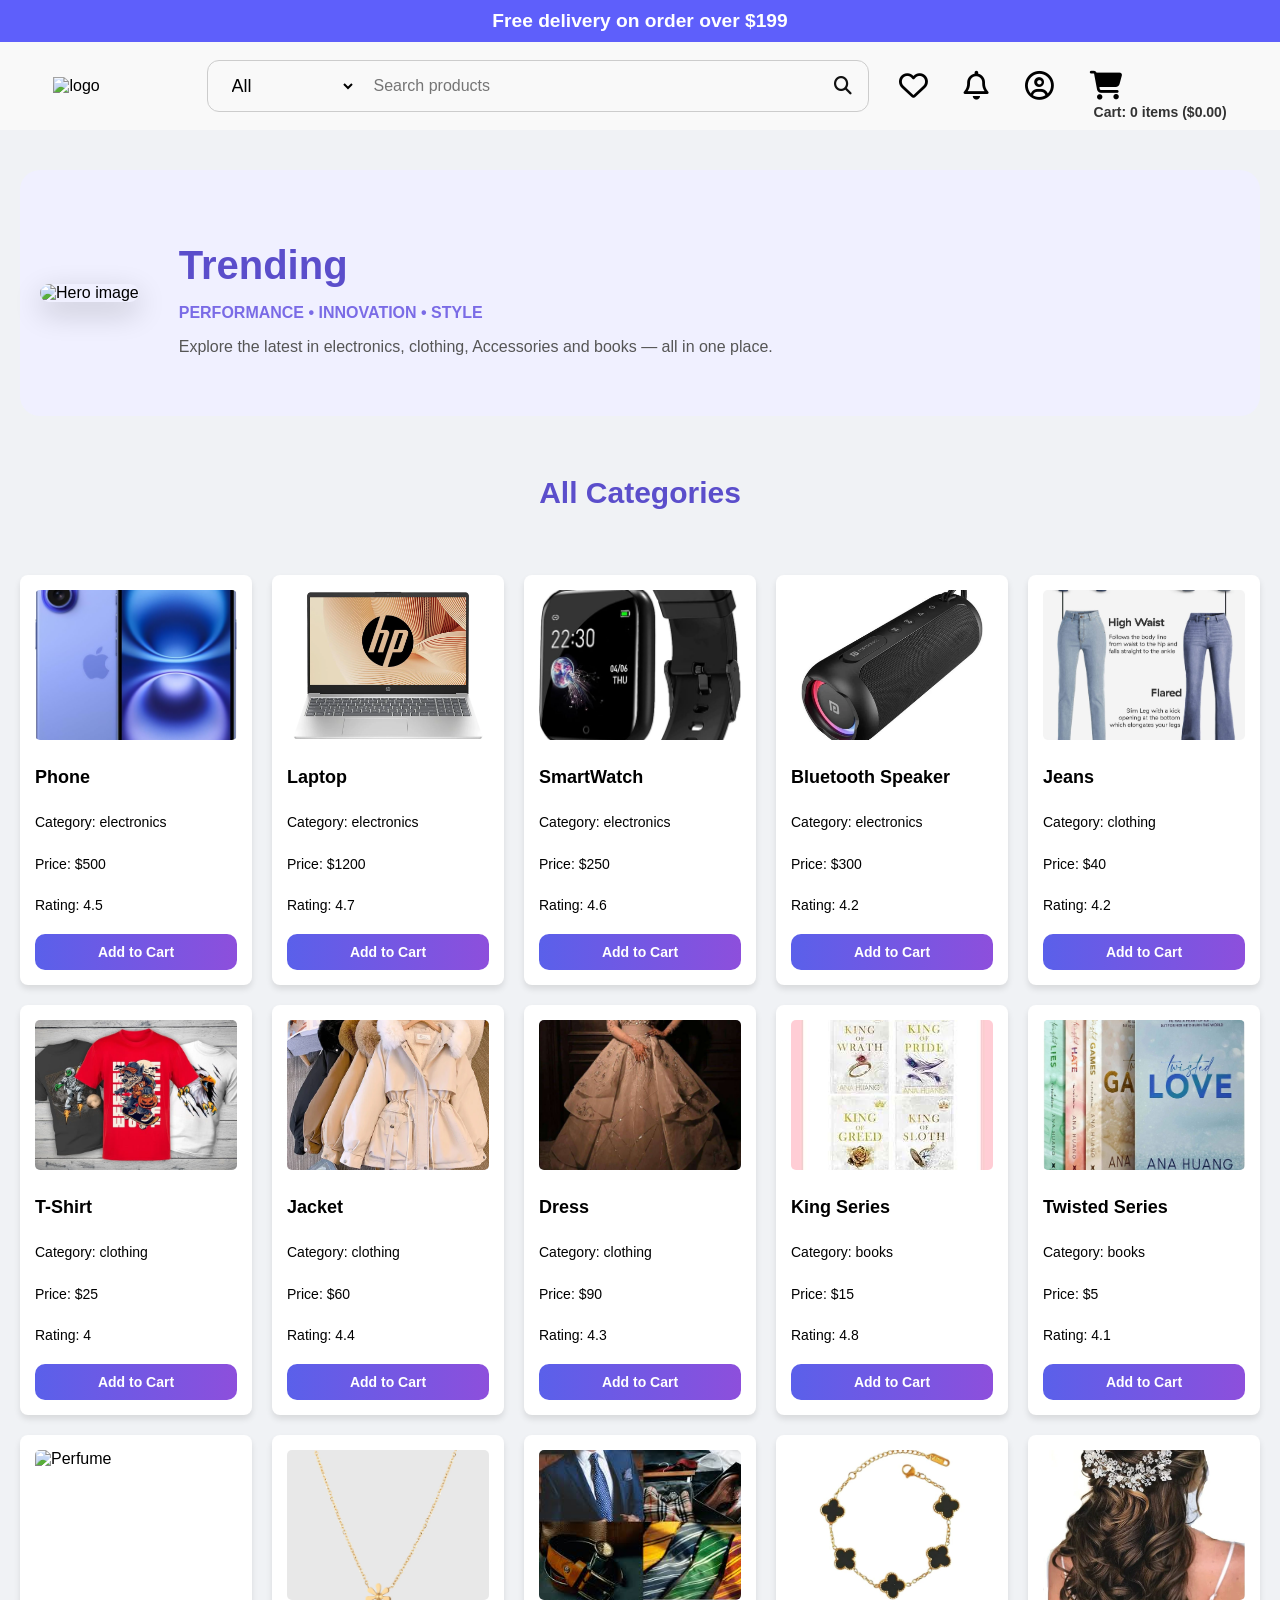
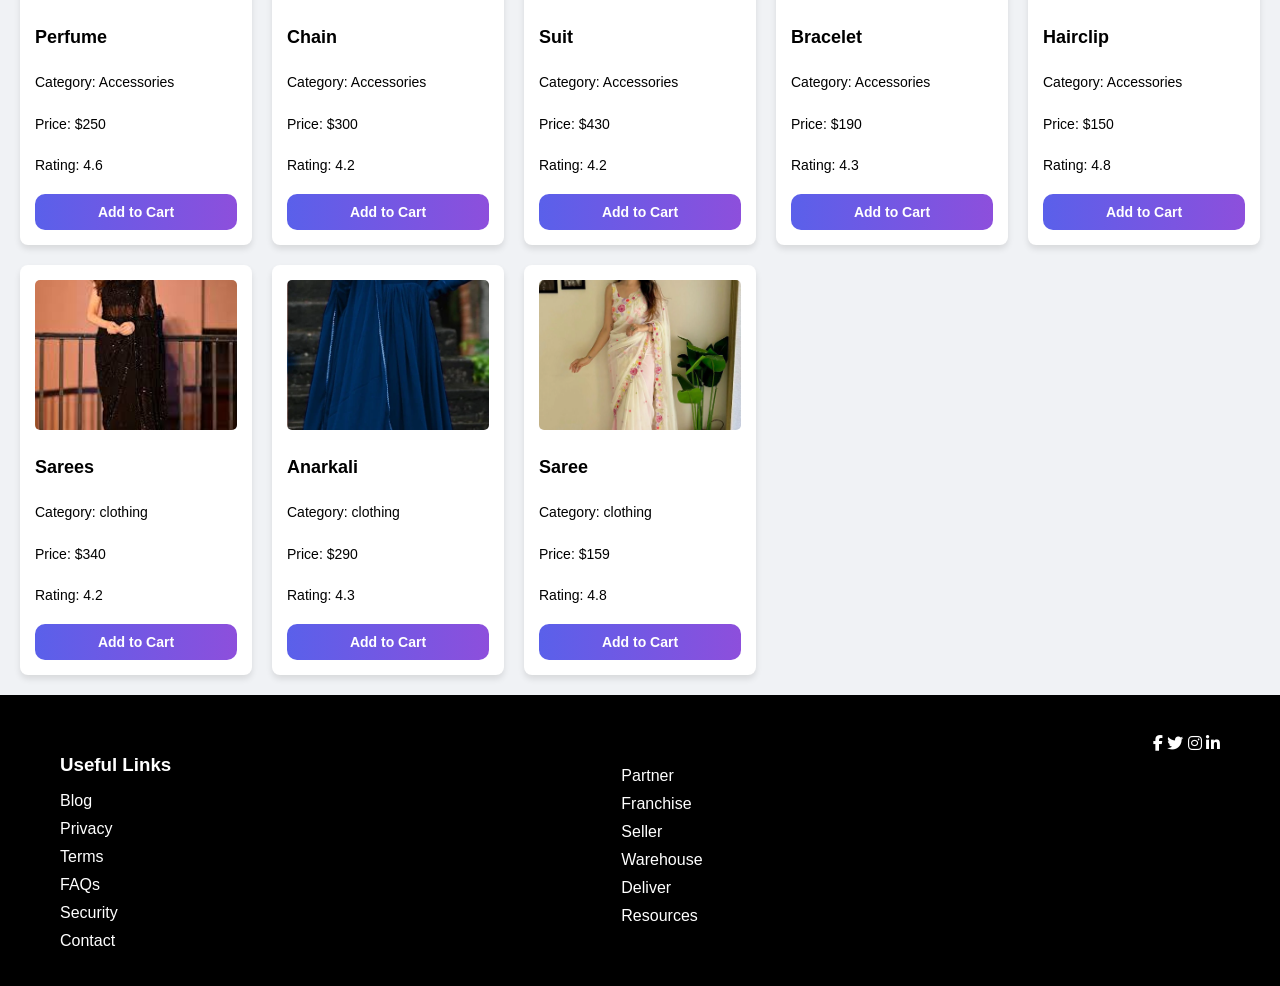
==== commit a0bab503: "deleted duplicates" ====
--- a/index.html
+++ b/index.html
@@ -186,19 +186,13 @@
   font-size: 18px;
   cursor: pointer;
   margin-left: 8px;
-
-  /* 🔥 Add transition */
   transition: transform 0.25s ease-in-out, color 0.25s ease;
 }
-
 .cart-item .remove-x:hover {
-  /* 🔥 Hover animation */
-  transform: scale(1.3) rotate(10deg);
+   transform: scale(1.3) rotate(10deg);
   color: #f0f0ff;
   background-color: #ff0000;
 }
-
-
 .product-img {
   width: 100%;
   height: 150px;
@@ -206,17 +200,14 @@
   border-radius: 5px;
   margin-bottom: 10px;
 }
-
 .card h3 {
   font-size: 18px;
   margin: 0 0 5px;
 }
-
 .card p {
   font-size: 14px;
   margin: 4px 0;
 }
-
 .cart-drawer {
   position: fixed;
   top: 0;
@@ -550,7 +541,7 @@
   </style>
 </head>
 <body>
-  <div class="heading1">Free delivery on order over ₹199</div>
+  <div class="heading1">Free delivery on order over $199</div>
   <nav class="links">
     <div class="navlogo">
       <img src="https://res.cloudinary.com/duracoq4p/image/upload/v1763371982/logo_zvpmml.png" alt="logo">
@@ -701,7 +692,7 @@
   </footer>
 
   <script>
-// ---------- PRODUCTS (unchanged) ----------
+// ---------- PRODUCTS ----------
 const products = [
   { name: "Phone", category: "electronics", price: 500, rating: 4.5, image: "images/phone.jpg" },
   { name: "Laptop", category: "electronics", price: 1200, rating: 4.7, image: "images/laptop.webp" },
@@ -741,6 +732,13 @@
 function saveCart(){ localStorage.setItem('cart_v1', JSON.stringify(cart)); updateCartSummary(); }
 
 function toggleCart(name){
+  // Check if user is logged in before allowing cart actions
+  if(!session || !session.email){
+    alert("Login to add items.");
+    openLoginModal();
+    return;
+  }
+  
   const idx = cart.findIndex(i=>i.name===name);
   if(idx===-1){
     const product = products.find(p=>p.name===name);
@@ -781,7 +779,6 @@
     container.appendChild(card);
   });
 }
-
 
 function getCurrentFilteredProducts(){
   const query = document.getElementById("searchInput").value.toLowerCase();
@@ -860,7 +857,7 @@
 function buyNow(){
   if(cart.length===0){ alert("Your cart is empty!"); return; }
   const total = cart.reduce((s,i)=>s + i.price*(i.quantity||0),0);
-  alert(`Total amount: $${total.toFixed(2)}\nReady for payment.`);
+  alert(`Total amount: ${total.toFixed(2)}\nReady for payment.`);
   const buyButton = document.querySelector(".cart-drawer .btn.primary");
   if(buyButton){ buyButton.textContent="Order Placed"; buyButton.disabled=true; buyButton.classList.remove('primary'); buyButton.classList.add('added'); }
   cart = [];
@@ -906,7 +903,7 @@
 
 // Simulate sending OTP - popup OTP on console.log only
 function sendOtpToEmail(email, otp){
-    alert("Check console for simulated OTP (in real app, it would be emailed).");
+  alert("Check console for simulated OTP (in real app, it would be emailed).");
   console.log(`Simulated: OTP for ${email} => ${otp}`);
 }
 
@@ -984,7 +981,7 @@
 
   if(session && session.name){
     signedNameEl.style.display = 'inline-block';
-    signedNameEl.textContent = session.name.split(' ')[0]; // first name abbreviated
+    signedNameEl.textContent = session.name.split(' ')[0]; 
     signInEl.style.display = 'none';
     registerEl.style.display = 'none';
     logoutContainer.style.display = 'block';
@@ -1035,4 +1032,4 @@
 });
   </script>
 </body>
-</html>
+</html>
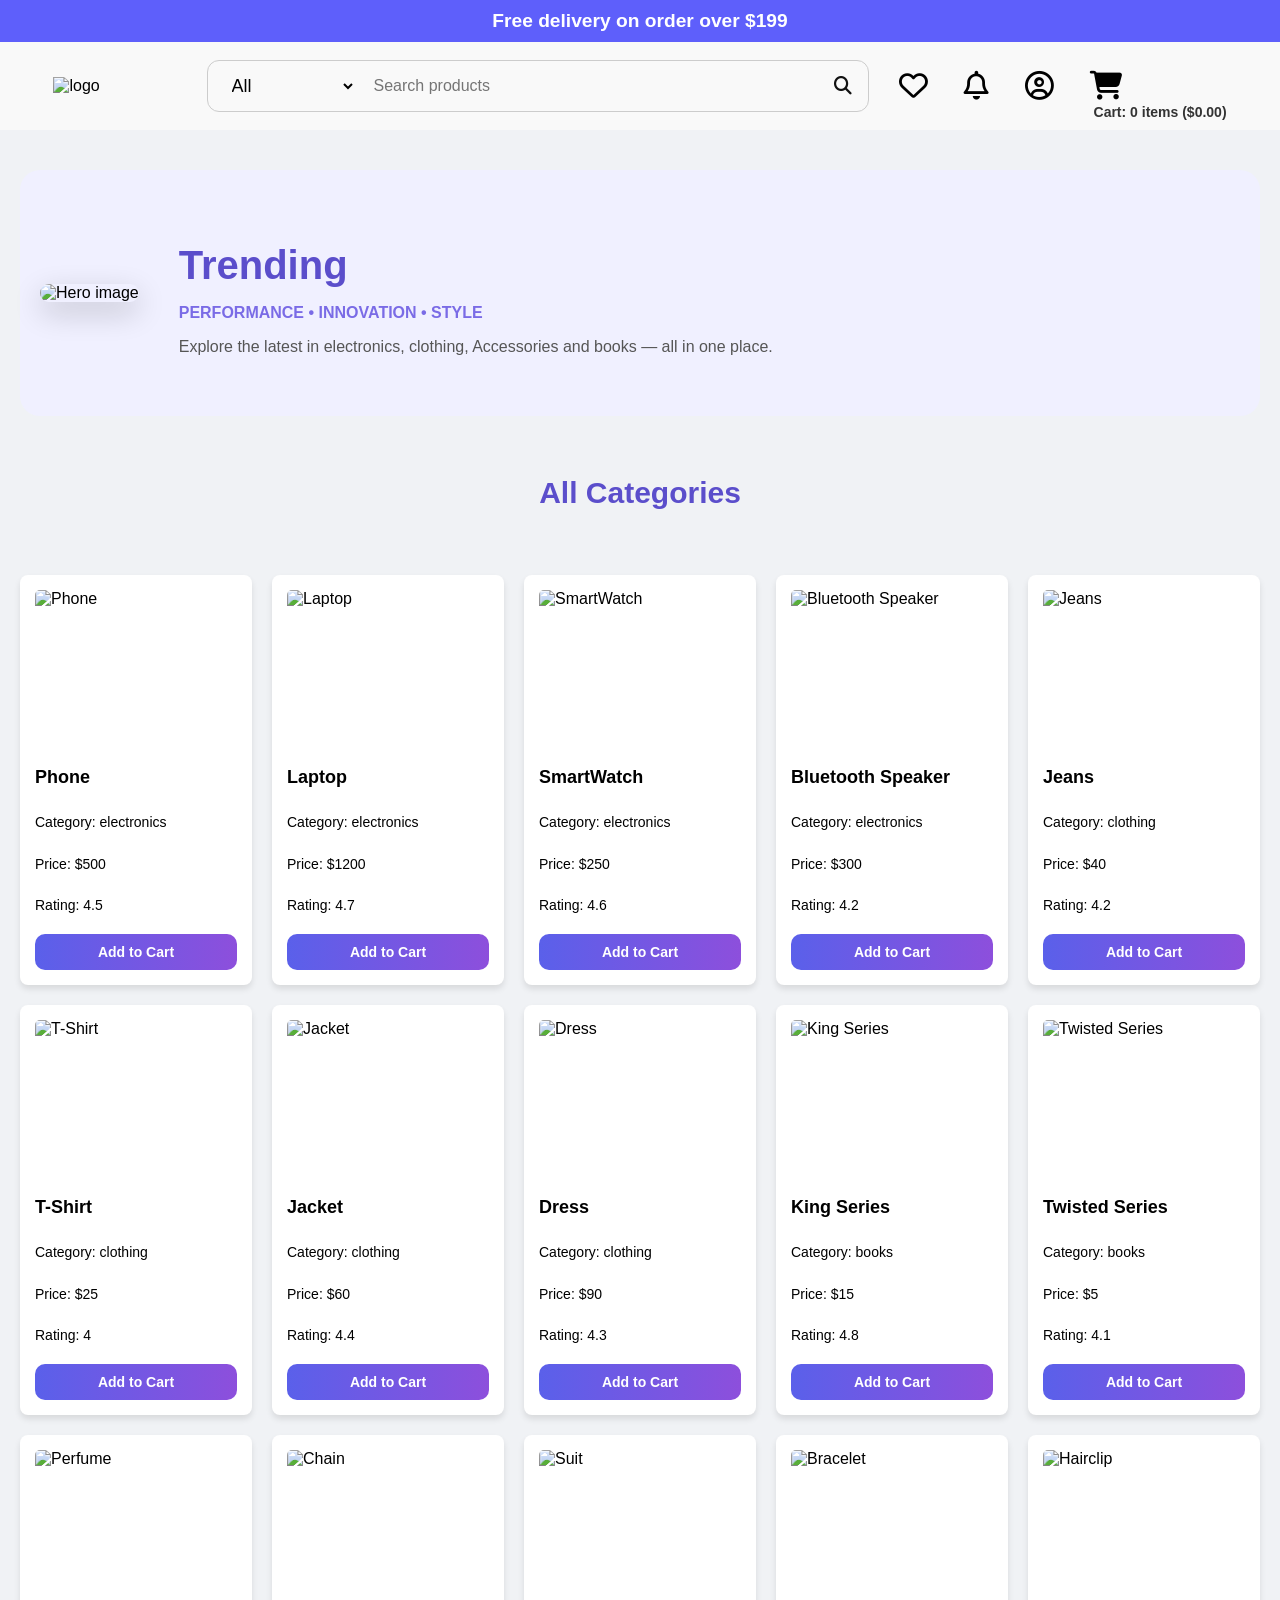
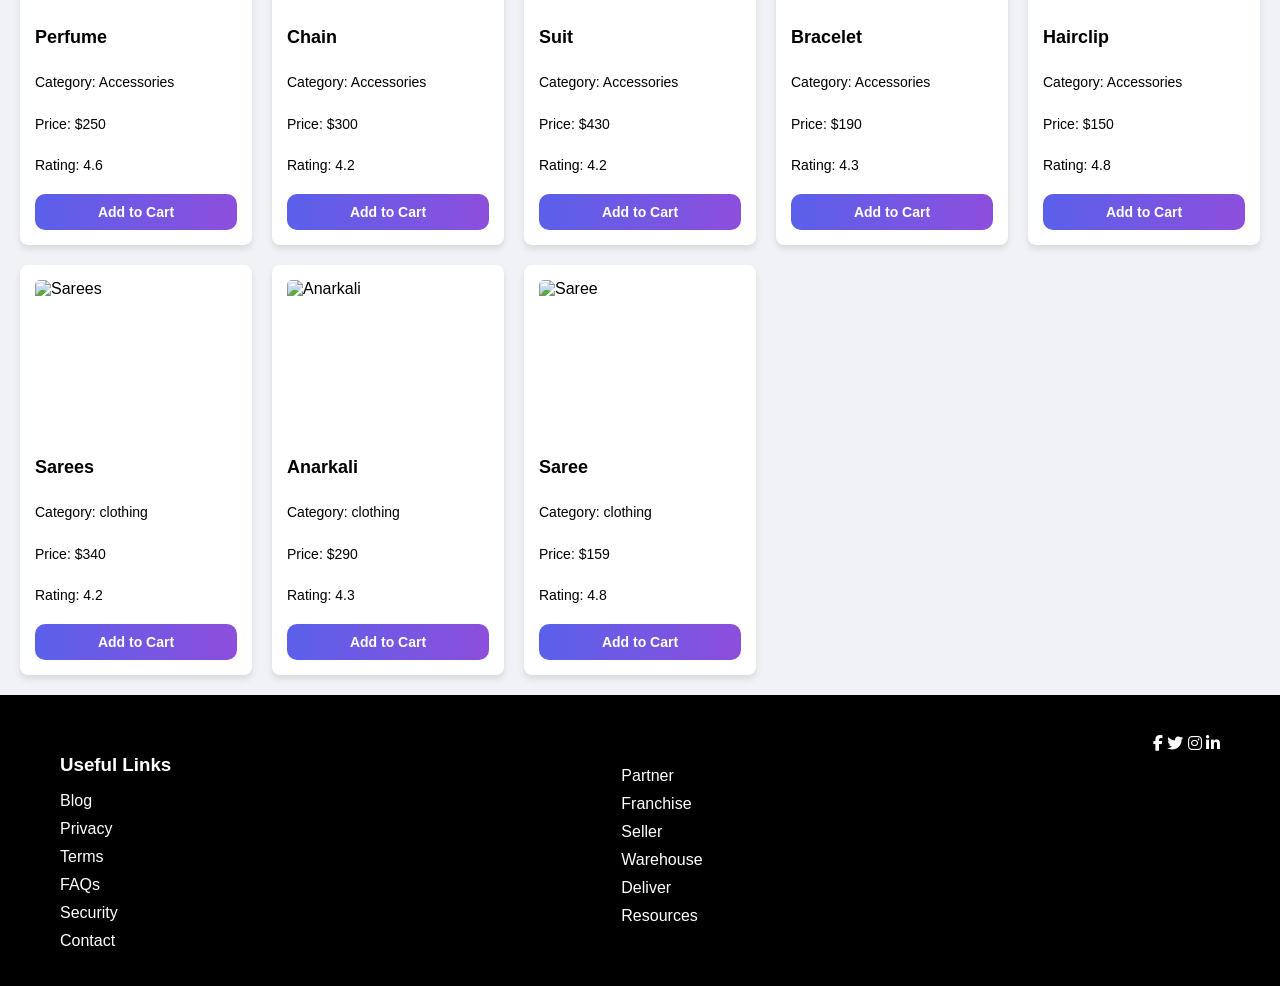
==== commit c6072c26: "Modified existing code" ====
--- a/index.html
+++ b/index.html
@@ -6,6 +6,7 @@
   <title>Product Filter Page</title>
   <link rel="stylesheet" href="styles.css">
   <link rel="stylesheet" href="https://cdnjs.cloudflare.com/ajax/libs/font-awesome/6.4.0/css/all.min.css">
+  <link rel="icon" href="logo.png" type="image/logo" width="100" height="10">
   <style>
   
 body {
@@ -566,7 +567,7 @@
       <div class="favs"><button class="icons"><i class="fa-regular fa-heart"></i></button></div>
       <div class="notify"><button class="notify-icon"><i class="fa-regular fa-bell"></i></button></div>
       <div class="signup">
-        <!-- user button shows icon and will display small name when logged in -->
+        <!-- user button  -->
         <button id="signBtn" class="sign-icon" onclick="openAuthMenu(event)">
           <i class="fa-regular fa-circle-user"></i>
           <span id="signedName" class="signed-name" style="display:none;"></span>
@@ -601,7 +602,7 @@
   <section class="hero-section">
     <div class="hero-container">
       <div class="hero-image">
-        <img src="images/jessica-weiller-So4eFi-d1nc-unsplash.jpg" alt="Hero image">
+          <img src="https://res.cloudinary.com/duracoq4p/image/upload/v1773406657/jessica-weiller-So4eFi-d1nc-unsplash_e6ugjk.jpg" alt="Hero image">
       </div>
       <div class="hero-content">
         <h1>Trending</h1>
@@ -694,24 +695,24 @@
   <script>
 // ---------- PRODUCTS ----------
 const products = [
-  { name: "Phone", category: "electronics", price: 500, rating: 4.5, image: "images/phone.jpg" },
-  { name: "Laptop", category: "electronics", price: 1200, rating: 4.7, image: "images/laptop.webp" },
-  { name: "SmartWatch", category: "electronics", price: 250, rating: 4.6, image: "images/Smartwatch.jpg" },
-  { name: "Bluetooth Speaker", category: "electronics", price: 300, rating: 4.2, image: "images/bluetooth Speaker.webp" },
-  { name: "Jeans", category: "clothing", price: 40, rating: 4.2, image: "images/jeans.jpg" },
-  { name: "T-Shirt", category: "clothing", price: 25, rating: 4.0, image: "images/t-shirt.jpg" },
-  { name: "Jacket", category: "clothing", price: 60, rating: 4.4, image: "images/jackect.webp" },
-  { name: "Dress", category: "clothing", price: 90, rating: 4.3, image: "images/dress.jpeg" },
-  { name: "King Series", category: "books", price: 15, rating: 4.8, image: "images/novel.jpg" },
-  { name: "Twisted Series", category: "books", price: 5, rating: 4.1, image: "images/novel2.jpg" },
-  { name: "Perfume", category: "Accessories", price: 250, rating: 4.6, image: "images/jessica-weiller-So4eFi-d1nc-unsplash.jpg" },
-  { name: "Chain", category: "Accessories", price: 300, rating: 4.2, image: "images/chain.webp" },
-  { name: "Suit", category: "Accessories", price: 430, rating: 4.2, image: "images/suit.jpeg" },
-  { name: "Bracelet", category: "Accessories", price: 190, rating: 4.3, image: "images/bracelet.jpg" },
-  { name: "Hairclip", category: "Accessories", price: 150, rating: 4.8, image: "images/hairclip.webp" },
-  { name: "Sarees", category: "clothing", price: 340, rating: 4.2, image: "images/saree.jpeg" },
-  { name: "Anarkali", category: "clothing", price: 290, rating: 4.3, image: "images/anarkali.webp" },
-  { name: "Saree", category: "clothing", price: 159, rating: 4.8, image: "images/saree1.jpeg" },
+  { name: "Phone", category: "electronics", price: 500, rating: 4.5, image: "https://res.cloudinary.com/duracoq4p/image/upload/v1773406657/phone_e0cmlh.jpg" },
+  { name: "Laptop", category: "electronics", price: 1200, rating: 4.7, image: "https://res.cloudinary.com/duracoq4p/image/upload/v1773406655/laptop_zzkocj.webp" },
+  { name: "SmartWatch", category: "electronics", price: 250, rating: 4.6, image: "https://res.cloudinary.com/duracoq4p/image/upload/v1773406657/Smartwatch_o7jpgi.jpg" },
+  { name: "Bluetooth Speaker", category: "electronics", price: 300, rating: 4.2, image: "https://res.cloudinary.com/duracoq4p/image/upload/v1773406653/bluetooth_Speaker_qhzhif.webp" },
+  { name: "Jeans", category: "clothing", price: 40, rating: 4.2, image: "https://res.cloudinary.com/duracoq4p/image/upload/v1773406655/jeans_bmeope.jpg" },
+  { name: "T-Shirt", category: "clothing", price: 25, rating: 4.0, image: "https://res.cloudinary.com/duracoq4p/image/upload/v1773406657/t-shirt_lfagb9.jpg" },
+  { name: "Jacket", category: "clothing", price: 60, rating: 4.4, image: "https://res.cloudinary.com/duracoq4p/image/upload/v1773406656/jackect_hhszv4.webp" },
+  { name: "Dress", category: "clothing", price: 90, rating: 4.3, image: "https://res.cloudinary.com/duracoq4p/image/upload/v1773406653/dress_j1ykx6.jpg" },
+  { name: "King Series", category: "books", price: 15, rating: 4.8, image: "https://res.cloudinary.com/duracoq4p/image/upload/v1773406656/novel_i6lnyr.jpg" },
+  { name: "Twisted Series", category: "books", price: 5, rating: 4.1, image: "https://res.cloudinary.com/duracoq4p/image/upload/v1773406656/novel2_zdyxzx.jpg" },
+  { name: "Perfume", category: "Accessories", price: 250, rating: 4.6, image: "https://res.cloudinary.com/duracoq4p/image/upload/v1773406657/jessica-weiller-So4eFi-d1nc-unsplash_e6ugjk.jpg" },
+  { name: "Chain", category: "Accessories", price: 300, rating: 4.2, image: "https://res.cloudinary.com/duracoq4p/image/upload/v1773406654/chain_me74zp.webp" },
+  { name: "Suit", category: "Accessories", price: 430, rating: 4.2, image: "https://res.cloudinary.com/duracoq4p/image/upload/v1773406657/suit_pqz7jb.jpg" },
+  { name: "Bracelet", category: "Accessories", price: 190, rating: 4.3, image: "https://res.cloudinary.com/duracoq4p/image/upload/v1773406654/bracelet_r5kiia.jpg" },
+  { name: "Hairclip", category: "Accessories", price: 150, rating: 4.8, image: "https://res.cloudinary.com/duracoq4p/image/upload/v1773406654/hairclip_rz2yci.webp" },
+  { name: "Sarees", category: "clothing", price: 340, rating: 4.2, image: "https://res.cloudinary.com/duracoq4p/image/upload/v1773406656/saree_jrazon.jpg" },
+  { name: "Anarkali", category: "clothing", price: 290, rating: 4.3, image: "https://res.cloudinary.com/duracoq4p/image/upload/v1773406654/anarkali_wtky4b.webp" },
+  { name: "Saree", category: "clothing", price: 159, rating: 4.8, image: "https://res.cloudinary.com/duracoq4p/image/upload/v1773406658/saree1_xzrj2y.webp" },
 ];
 
 
